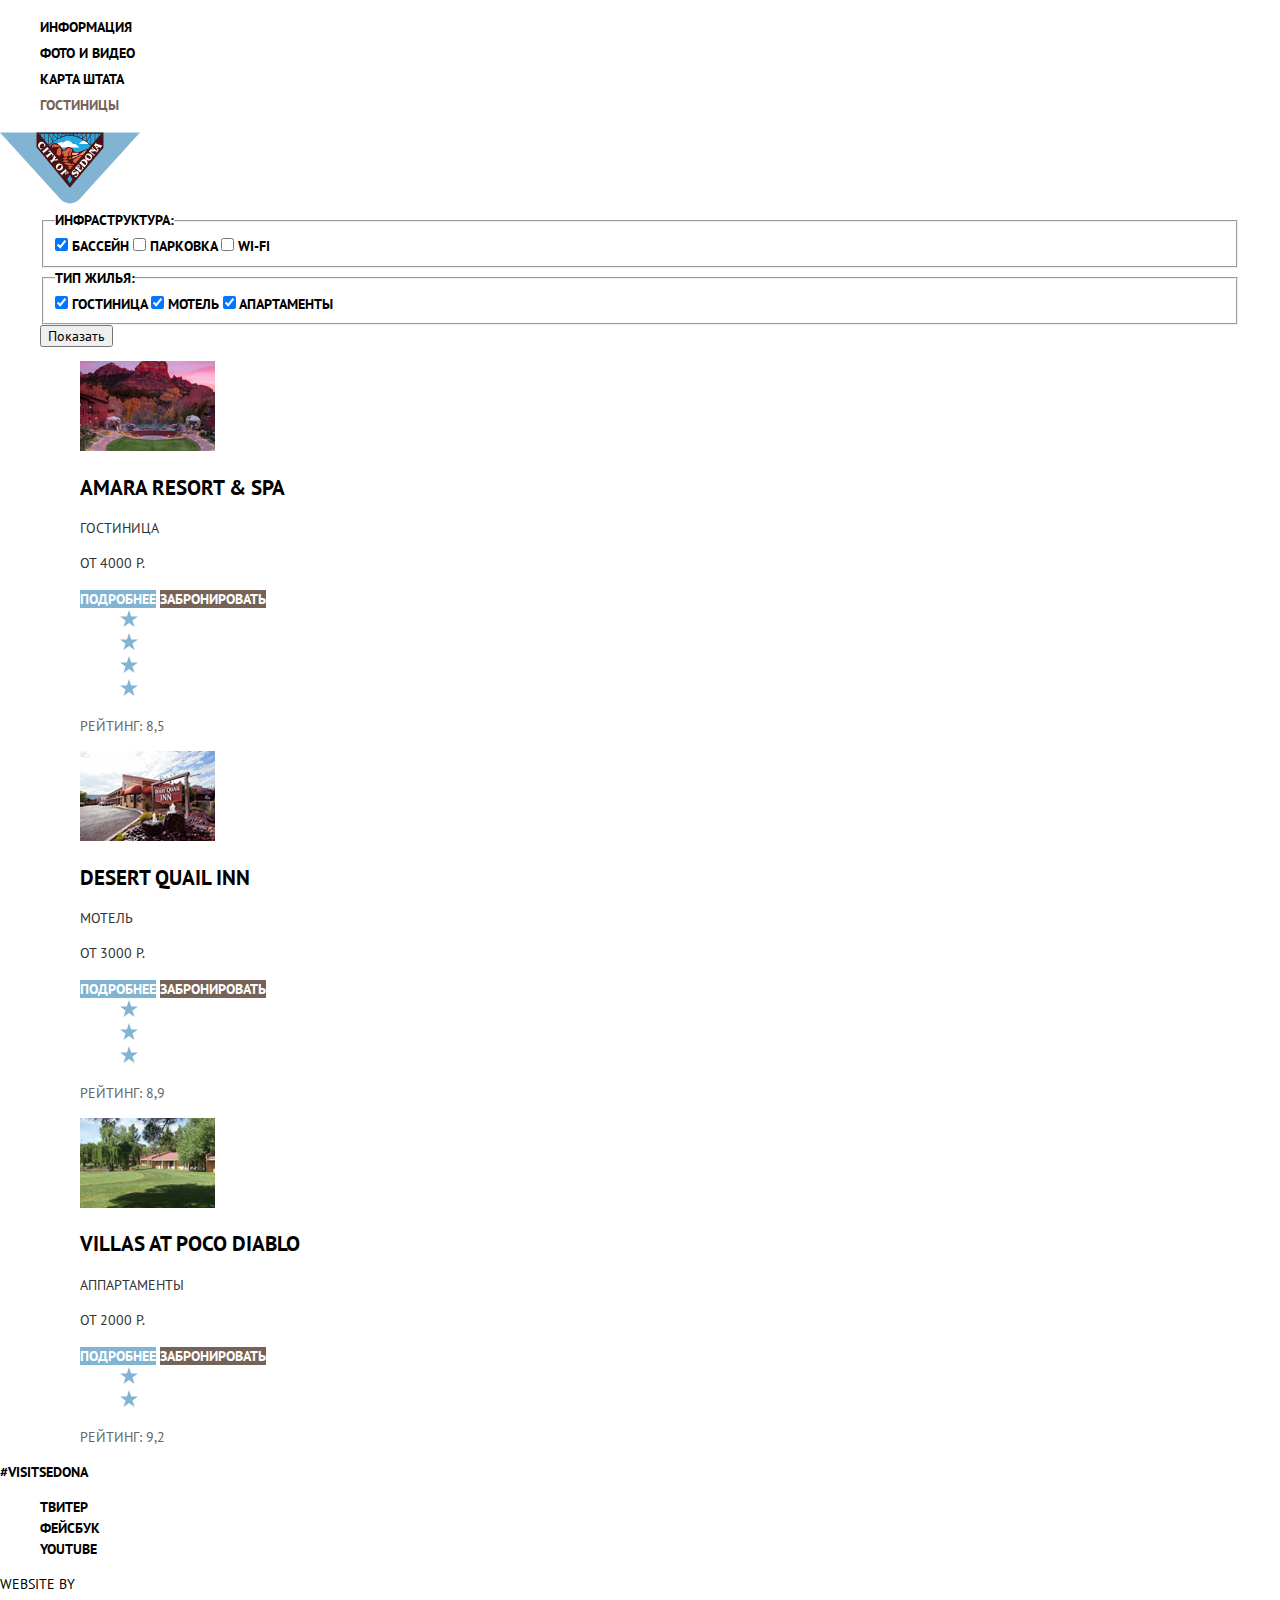
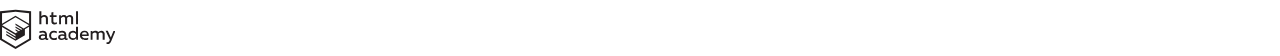
==== hotels.html @ 83cb53fb "Исправила ошибки" ====
<!DOCTYPE html>
<html lang="ru">

  <head>
    <meta charset="utf-8">
    <title>HTML Academy: Седона</title>
    <link href="css/normalize.css" rel="stylesheet">
    <link href="css/style.css" rel="stylesheet">
    <link href="https://fonts.googleapis.com/css?family=PT+Sans:400,700&amp;subset=cyrillic" rel="stylesheet">
  </head>

  <body>
    <header class="main-header">

      <nav class="main-navigation">
        <ul class="site-navigation">
          <li><a href="index.html" >Информация</a></li>
          <li><a href="photo.html">Фото и видео</a></li>
          <li><a href="map.html">Карта штата</a></li>
          <li><a href="hotels.html" class="active-page">Гостиницы</a></li>
        </ul>
      </nav>

      <a class="main-header-logo" href="index.html">
          <img src="img/logo.svg" width="140" height="72" alt="Логотип Седона">
      </a>

    </header>

    <main class="container">

      <form class="hotels-form" action="index.html" method="post">
        <fieldset class="infrastructure">
          <legend>Инфраструктура:</legend>
          <input id="pool" type="checkbox" name="pool" value="pool" checked>
          <label for="pool">Бассейн</label>
          <input id="parking" type="checkbox" name="parking" value="parking">
          <label for="parking">Парковка</label>
          <input id="wi-fi" type="checkbox" name="wi-fi" value="wi-fi" >
          <label for="wi-fi">Wi-fi</label>
        </fieldset>

        <fieldset class="type-of-housing">
          <legend>Тип жилья:</legend>
          <input id="hotel" type="checkbox" name="hotel" value="hotel" checked>
          <label for="hotel">Гостиница</label>
          <input id="motel" type="checkbox" name="motel" value="motel" checked>
          <label for="motel">Мотель</label>
          <input id="apartment" type="checkbox" name="apartment" value="apartment" checked>
          <label for="apartment">Апартаменты</label>
        </fieldset>

        <button class="button-show" type="submit">Показать</button>

      </form>

      <section class="hotels">
        <ul class="hotels-list">
          <li class="hotel-item">
            <img src="img/Amara_Resort.jpg" width="135" height="90" alt="Amara Resort & SPA">
            <h2><a class="hotel-name" href="#">Amara Resort & SPA</a></h2>
            <p class="hotels-type">Гостиница</p>
            <p class="hotels-price">от 4000 р.</p>
            <a class="button button-detailed" href="#">Подробнее</a>
            <a class="button button-book" href="#">Забронировать</a>
            <ul class="rating-star-list">
              <li><img src="img/star.svg" alt="5"></li>
              <li><img src="img/star.svg" alt="5"></li>
              <li><img src="img/star.svg" alt="5"></li>
              <li><img src="img/star.svg" alt="5"></li>
            </ul>
            <p class="hotel-rating">Рейтинг: 8,5</p>
          </li>

          <li class="hotel-item">
            <img src="img/Desert_Quail_Inn.jpg" width="135" height="90" alt="Desert Quail Inn">
            <h2><a class="hotel-name" href="#">Desert Quail Inn</a></h2>
            <p class="hotels-type">Мотель</p>
            <p class="hotels-price">от 3000 р.</p>
            <a class="button button-detailed" href="#">Подробнее</a>
            <a class="button button-book" href="#">Забронировать</a>
            <ul class="rating-star-list">
              <li><img src="img/star.svg" alt="5"></li>
              <li><img src="img/star.svg" alt="5"></li>
              <li><img src="img/star.svg" alt="5"></li>
            </ul>
            <p class="hotel-rating">Рейтинг: 8,9</p>
          </li>

          <li class="hotel-item">
            <img src="img/Poco_Diablo.jpg" width="135" height="90" alt="Villas at Poco Diablo">
            <h2><a class="hotel-name" href="#">Villas at Poco Diablo</a></h2>
            <p class="hotels-type">Аппартаменты</p>
            <p class="hotels-price">от 2000 р.</p>
            <a class="button button-detailed" href="#">Подробнее</a>
            <a class="button button-book" href="#">Забронировать</a>
            <ul class="rating-star-list">
              <li><img src="img/star.svg" alt="5"></li>
              <li><img src="img/star.svg" alt="5"></li>
            </ul>
            <p class="hotel-rating">Рейтинг: 9,2</p>
          </li>

        </ul>

      </section>

    </main>


    <footer class="main-footer">
    </footer>
      <p class="hashtag">#VisitSedona</p>

      <div class="footer-social">
        <ul>
          <li><a class="social-button" href="#">Твитер</a></li>
          <li><a class="social-button" href="#">Фейсбук</a></li>
          <li><a class="social-button" href="#">YouTube</a></li>
        </ul>
      </div>

      <div class="footer-copyright">
        <p>Website by</p>
        <a class="html-academy" href="https://htmlacademy.ru/intensive/htmlcss">
          <span class="visually-hidden">HTML Academy</span>
          <svg xmlns="http://www.w3.org/2000/svg" data-name="Layer 1" viewBox="0 0 113 39">
              <path fill="#231f20"  d="M46.84 28.22a2.07 2.07 0 0 0 .58-.11v1.4a3.41 3.41 0 0 1-1.24.22 1.75 1.75 0 0 1-1.75-1 5.08 5.08 0 0 1-3.3 1.13c-1.59 0-3.06-.87-3.06-2.68 0-2.24 2.08-2.93 3.9-2.93a11.63 11.63 0 0 1 2.28.26v-.31c0-1.09-.8-1.86-2.3-1.86a7.79 7.79 0 0 0-3.15.67v-1.79a10.72 10.72 0 0 1 3.35-.58c2.48 0 4 1.18 4 3.83v3.14a.57.57 0 0 0 .69.61zm-6.76-1.19a1.42 1.42 0 0 0 1.64 1.29 3.56 3.56 0 0 0 2.53-1v-1.51a10.21 10.21 0 0 0-1.9-.22c-1.1.01-2.27.35-2.27 1.45zM53.06 20.62a5.29 5.29 0 0 1 2.7.67v1.79a4.28 4.28 0 0 0-2.42-.73 2.89 2.89 0 1 0 0 5.76 5.26 5.26 0 0 0 2.55-.67v1.8a6.58 6.58 0 0 1-2.9.6 4.42 4.42 0 0 1-4.72-4.54 4.54 4.54 0 0 1 4.79-4.68zM65.84 28.22a2.07 2.07 0 0 0 .58-.11v1.4a3.41 3.41 0 0 1-1.24.22 1.75 1.75 0 0 1-1.75-1 5.08 5.08 0 0 1-3.3 1.13c-1.59 0-3.06-.87-3.06-2.68 0-2.24 2.08-2.93 3.9-2.93a11.63 11.63 0 0 1 2.28.26v-.31c0-1.09-.8-1.86-2.3-1.86a7.79 7.79 0 0 0-3.15.67v-1.79a10.72 10.72 0 0 1 3.35-.58c2.48 0 4 1.18 4 3.83v3.14a.57.57 0 0 0 .69.61zm-6.76-1.19a1.42 1.42 0 0 0 1.64 1.29 3.56 3.56 0 0 0 2.53-1v-1.51a10.21 10.21 0 0 0-1.9-.22c-1.11.01-2.27.35-2.27 1.45zM76.67 16.85v12.76h-1.76v-1.39a4.07 4.07 0 0 1-3.35 1.62 4.62 4.62 0 0 1 0-9.22 4 4 0 0 1 3.15 1.37v-5.14h2zm-4.76 5.48a2.9 2.9 0 0 0 0 5.8 3 3 0 0 0 2.79-1.84v-2.13a3.06 3.06 0 0 0-2.79-1.83zM82.99 20.62c3.48 0 4.68 2.81 4.12 5.34h-6.58c.22 1.57 1.75 2.22 3.35 2.22a6.41 6.41 0 0 0 2.77-.62v1.68a7.5 7.5 0 0 1-3.14.6c-2.68 0-5-1.53-5-4.61a4.39 4.39 0 0 1 4.48-4.61zm.09 1.62a2.39 2.39 0 0 0-2.57 2.26h4.85a2.06 2.06 0 0 0-2.28-2.26zM89.1 29.61v-8.75h1.73v1.09a4 4 0 0 1 2.92-1.33 3 3 0 0 1 2.73 1.4 4.33 4.33 0 0 1 3.06-1.4 3.21 3.21 0 0 1 3.32 3.52v5.47h-2V24.2a1.67 1.67 0 0 0-1.73-1.84 2.94 2.94 0 0 0-2.17 1.18V29.61h-2V24.2a1.67 1.67 0 0 0-1.73-1.84 3.11 3.11 0 0 0-2.32 1.35v5.91h-2zM111.47 20.86h2l-4.1 9.93c-.95 2.28-2.19 3-3.52 3a5 5 0 0 1-1.15-.15v-1.66a3 3 0 0 0 .89.13c.95 0 1.66-.67 2.17-2l.18-.44-4.16-8.82h2.13l3 6.6zM40.66 1.53v5a4 4 0 0 1 2.83-1.2A3.41 3.41 0 0 1 47.1 8.9v5.41h-2V9.15a1.9 1.9 0 0 0-2-2.1 3.08 3.08 0 0 0-2.44 1.46v5.8h-2V1.53h2zM52.43 2.42v3.12h3.17v1.71h-3.17v4c0 1.15.53 1.53 1.66 1.53a4.71 4.71 0 0 0 1.77-.35v1.68a7.14 7.14 0 0 1-2.35.38 2.68 2.68 0 0 1-3-2.88V7.23h-1.6V5.52h1.57V2.88zM58.1 14.29V5.54h1.73v1.09a4 4 0 0 1 2.92-1.33 3 3 0 0 1 2.73 1.4 4.33 4.33 0 0 1 3.06-1.4 3.21 3.21 0 0 1 3.32 3.52v5.47h-2V8.88a1.67 1.67 0 0 0-1.73-1.84 2.94 2.94 0 0 0-2.17 1.18V14.29h-2V8.88a1.67 1.67 0 0 0-1.73-1.84 3.11 3.11 0 0 0-2.32 1.35v5.91h-2zM74.72 1.52h1.95v12.76h-1.95zM15.44.02h-.16L0 1.62v28l15.28 9.09 15.28-9.09v-28zm13.12 28.45l-13.28 7.9L2 28.47V16.99l13.22 7.87v1.43l-9.07-5.4v1.38l9.11 5.47v1.46l-9.1-5.42v1.38l9.11 5.47 9.19-5.5V19.22l4.1-2.45v11.67zm0-13.16l-3.65 2.14-1.68 1-8-4.76v1.38l6.84 4.07h-.06l-.15.09-1 .57-5.64-3.36v1.38l4.45 2.65-1.05.7-3.36-2v1.38l2.21 1.3-2.25 1.35-13.16-7.82 13.17-7.92zm0-1.39L15.21 6.05l-13.2 7.86V3.41l13.28-1.39 13.28 1.39v10.51z"/>
          </svg>
        </a>
      </div>

  </body>
</html>
---- css/style.css ----
body {
  margin: 0;
  padding: 0;
  font-family: "PT Sans", Arial, sans-serif;
  font-size: 14px;
  line-height: 21px;
  font-weight: bold;
  color: #00000;
  background-color: #ffffff;
  text-transform: uppercase;
}

a {
  text-decoration: none;
}

.visually-hidden {
  position: absolute;
  clip: rect(0 0 0 0);
  width: 1px;
  height: 1px;
  margin: -1px;
}

.main-navigation {
  font-size: 14px;
  line-height: 26px;
  color: #00000;
  background-color: #ffffff;
}

.site-navigation {
  list-style: none;
}

.site-navigation a {
  color: #000000;
}

.site-navigation a:hover,
.site-navigation a:focus {
  color: #81b3d2;
}
.site-navigation a:active {
  color: rgba(0, 0, 0, 0.3);
}

li .active-page {
  font:inherit;
  color: #766357;
}
.container {
  width: 1200px;
  margin: 0 auto;
}

.welcome {
  width: 1200px;
  height: 510px;

  background-image: url("../img/welcome.svg"),
                    url("../img/polygon.svg"),
                    url("../img/background-photo.jpg");
  background-position: top 76px left 370px,bottom 0px center, 50% 50% ;
  background-size: 459px 353px,1200px 57px, 1200px 510px ;
  background-repeat: no-repeat;
}

.slogan {
  font-size: 21px;
  line-height: 26px;
  text-align: center;
}
.reasons h2 {
  font-size: 14px;
  line-height: 26px;
  text-align: center;
  font-weight: normal;
  color: #333333;
}

.reasons-list,
.recommendations-list {
  list-style: none;
  margin: 0;
  padding: 0;
}

.reason-item h3,
.recommendation-item h3 {
  font-size: 21px;
  line-height: 21px;
  text-align: center;
}

.reason-item p,
.recommendation-item p {
  font-weight: normal;
  text-align: center;
}

.recommendation-item p {
  color: #333333;
}

.reasons-list > li:first-child,
.reasons-list > li:nth-child(2) {
  background-color: #81b3d2;
  color: #ffffff;
}

.button {
  font: inherit;

  text-align: center;
  color: #ffffff;
  vertical-align: middle;
  text-transform: uppercase;

  background-color: #81b3d2;
  border: none;
}

.button-search,
.button-open-form {
  font-size: 21px;
  line-height: 26px;
}

.button-open-form {
  background-color: #766357;
}

.button:hover,
.button:focus{
  background-color: #669ec0;
}

.button:active {
  background-color: #5496bd;
  color: rgba(255, 255, 255, 0.3);
}

.button-book {
  background-color: #766357;
}

.button-book:hover,
.button-book:focus,
.button-open-form:hover,
.button-open-form:focus {
  background-color: #604e43;
}

.button-book:active,
.button-open-form:active {
  background-color: #503e33;
  color:rgba(255, 255, 255, 0.3);
}

.button-change-number {
  display: inline-block;
  width: 38px;
  height: 38px;

  font: inherit;
  font-size: 25px;
  line-height: 38px;
  text-align: center;
  vertical-align: middle;

  color: rgba(0, 1, 1, 0.15);
  background-color: #f2f2f2;
}

.button-change-number:hover,
.button-change-number:focus {
  color: #000000;
}

.button-change-number:active {
  color: #81b3d2;
}

.search-hotels-form {
  border: 1px solid gray;
  width: 568px;
}

.search-hotels h2 {
  font-size: 30px;
  line-height: 36px;
  text-align: center;
}

.search-hotels-info {
  font-weight: normal;
  line-height: 24px;
  color: #333333;
  text-align: center;
}

.search-hotels-row input {
  font: inherit;
  background-color: #f2f2f2;
  text-transform: uppercase;
}

.search-hotels-row input:hover {
  background-color: #ebebeb;
}

.search-hotels-row input:focus {
  background-color: #ffffff;
  border: 1px solid #e5e5e5;
}

.footer-social ul {
  list-style: none;
}

.footer-social a {
  color: #000000;
  text-decoration: underline;
  text-decoration: none;
}

.footer-social a:hover,
.footer-social a:focus {
  color: #81b3d2;
}

.footer-social a:active {
  color: rgba(0, 0, 0, 0.3);
}

.footer-copyright p {
  font-weight: normal;
}

.hotels ul {
  list-style: none;
}

.hotel-name {
    font: inherit;
    font-style: 21px;
    line-height: 26px;
    color: #000000;
}

.hotel-name:focus,
.hotel-name:hover {
    color:#81b3d2;
}

.hotel-name:active {
  color: rgba(0, 0, 0, 0.3);
}

.hotels-type,
.hotels-price {
  font-weight: normal;
  color: #333333;
}

.hotel-rating {
  font-weight: normal;
  color: #666666;
}

.search-hotels-row {
  /* position: relative; */
  /* display: inline-block; */
}

.calendar {
  /* position: absolute;
  top: 0;
  right: 0; */

  width: 21px;
  height: 22px;

  opacity: 0.4;
	cursor: pointer;
}

.calendar:focus,
.calendar:hover {
  opacity: 1;
}

.calendar:active path {
  fill: #81b3d2;
}

.rating-star-list {
  list-style: none;
}

.html-academy svg {
  width:115px;
  height: 41px;
}

.html-academy:hover path,
.html-academy:focus path {
  fill: #81b3d2;
}

.html-academy:active path {
  fill: #bdbbbc;
}
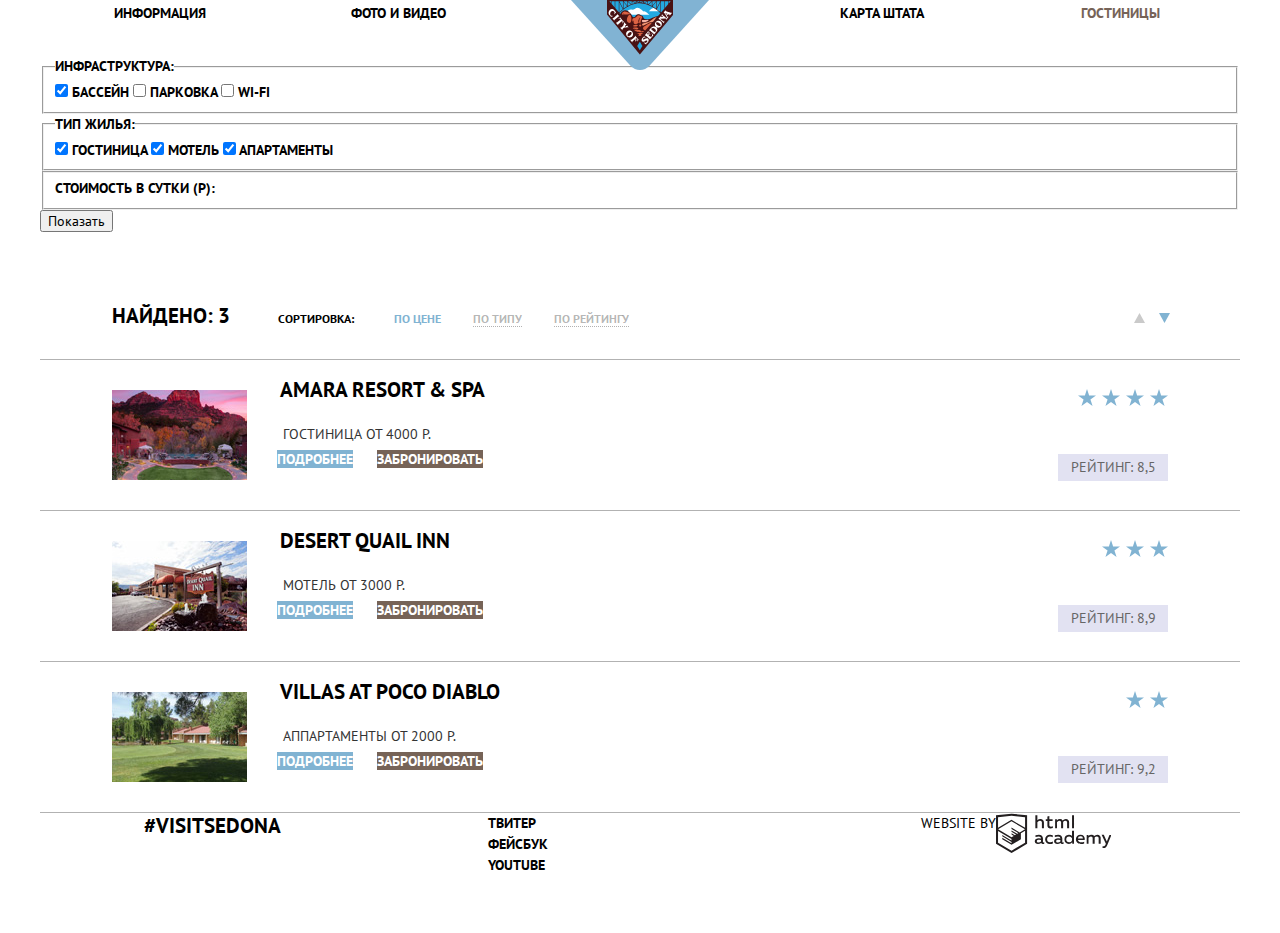
==== commit cff8e4f2: "Разметила крупные блоки сетки" ====
--- a/hotels.html
+++ b/hotels.html
@@ -10,20 +10,22 @@
   </head>
 
   <body>
+
     <header class="main-header">
 
       <nav class="main-navigation">
+
         <ul class="site-navigation">
-          <li><a href="index.html" >Информация</a></li>
+          <li><a href="index.html">Информация</a></li>
           <li><a href="photo.html">Фото и видео</a></li>
           <li><a href="map.html">Карта штата</a></li>
           <li><a href="hotels.html" class="active-page">Гостиницы</a></li>
+          <li><a class="main-header-logo">
+            <img src="img/logo.svg" width="138" height="70" alt="Логотип Седона">
+          </a></li>
         </ul>
+
       </nav>
-
-      <a class="main-header-logo" href="index.html">
-          <img src="img/logo.svg" width="140" height="72" alt="Логотип Седона">
-      </a>
 
     </header>
 
@@ -50,17 +52,46 @@
           <label for="apartment">Апартаменты</label>
         </fieldset>
 
+        <fieldset>
+          <label for="">Стоимость в сутки (Р):</label>
+        </fieldset>
         <button class="button-show" type="submit">Показать</button>
 
       </form>
 
+      <div class="search-results">
+        <p class="found">Найдено: 3</p>
+        <p class="sort">Сортировка:</p>
+        <ul class="sort-types">
+          <li> <a href="#" class="active-sort">По цене</a> </li>
+          <li> <a href="#">По типу</a> </li>
+          <li> <a href="#">По рейтингу</a> </li>
+        </ul>
+        <div class="sort-down-up">
+          <span class="down-up">
+            <svg xmlns="http://www.w3.org/2000/svg" width="11" height="10" viewBox="0 0 11 10">
+                <path fill="#cacaca" d="M5.5 0L0 10h11z"/>
+            </svg>
+          </span>
+          <span class="down-up active-sort-down-up">
+            <svg xmlns="http://www.w3.org/2000/svg" width="11" height="10" viewBox="0 0 11 10">
+                <path fill="#cacaca" d="M5.5 10L0 0h11"/>
+            </svg>
+          </span>
+        </div>
+      </div>
+
       <section class="hotels">
         <ul class="hotels-list">
           <li class="hotel-item">
-            <img src="img/Amara_Resort.jpg" width="135" height="90" alt="Amara Resort & SPA">
+            <img class="hotel-photo" src="img/Amara_Resort.jpg" width="135" height="90" alt="Amara Resort & SPA">
             <h2><a class="hotel-name" href="#">Amara Resort & SPA</a></h2>
-            <p class="hotels-type">Гостиница</p>
-            <p class="hotels-price">от 4000 р.</p>
+            <table class="hotels-table">
+              <tr>
+                <td>Гостиница</td>
+                <td>от 4000 р.</td>
+              </tr>
+            </table>
             <a class="button button-detailed" href="#">Подробнее</a>
             <a class="button button-book" href="#">Забронировать</a>
             <ul class="rating-star-list">
@@ -73,10 +104,14 @@
           </li>
 
           <li class="hotel-item">
-            <img src="img/Desert_Quail_Inn.jpg" width="135" height="90" alt="Desert Quail Inn">
+            <img class="hotel-photo" src="img/Desert_Quail_Inn.jpg" width="135" height="90" alt="Desert Quail Inn">
             <h2><a class="hotel-name" href="#">Desert Quail Inn</a></h2>
-            <p class="hotels-type">Мотель</p>
-            <p class="hotels-price">от 3000 р.</p>
+            <table class="hotels-table">
+              <tr>
+                <td>Мотель</td>
+                <td>от 3000 р.</td>
+              </tr>
+            </table>
             <a class="button button-detailed" href="#">Подробнее</a>
             <a class="button button-book" href="#">Забронировать</a>
             <ul class="rating-star-list">
@@ -88,10 +123,14 @@
           </li>
 
           <li class="hotel-item">
-            <img src="img/Poco_Diablo.jpg" width="135" height="90" alt="Villas at Poco Diablo">
+            <img class="hotel-photo" src="img/Poco_Diablo.jpg" width="135" height="90" alt="Villas at Poco Diablo">
             <h2><a class="hotel-name" href="#">Villas at Poco Diablo</a></h2>
-            <p class="hotels-type">Аппартаменты</p>
-            <p class="hotels-price">от 2000 р.</p>
+            <table class="hotels-table">
+              <tr>
+                  <td>Аппартаменты</td>
+                  <td>от 2000 р.</td>
+              </tr>
+            </table>
             <a class="button button-detailed" href="#">Подробнее</a>
             <a class="button button-book" href="#">Забронировать</a>
             <ul class="rating-star-list">
@@ -109,7 +148,7 @@
 
 
     <footer class="main-footer">
-    </footer>
+
       <p class="hashtag">#VisitSedona</p>
 
       <div class="footer-social">
@@ -130,5 +169,7 @@
         </a>
       </div>
 
+    </footer>
+
   </body>
 </html>
--- a/css/style.css
+++ b/css/style.css
@@ -1,12 +1,31 @@
+/* body > *{
+  background-color: rgba(255, 0, 0, 0.5);
+}
+
+body > * > *{
+  background-color: rgba(0, 255, 0, 0.5);
+}
+
+body > * > * > *{
+  background-color: rgba(0, 0, 255, 0.5);
+}
+
+body > * > * > * > *{
+  background-color: rgba(0, 255, 255, 0.5);
+} */
+
+
 body {
   margin: 0;
   padding: 0;
+
+  color: #00000;
+  background-color: #ffffff;
+
   font-family: "PT Sans", Arial, sans-serif;
+  font-weight: bold;
   font-size: 14px;
   line-height: 21px;
-  font-weight: bold;
-  color: #00000;
-  background-color: #ffffff;
   text-transform: uppercase;
 }
 
@@ -22,15 +41,53 @@
   margin: -1px;
 }
 
+/* Шапка */
+
+.main-header {
+  margin: 0 auto;
+
+  width: 1200px;
+  min-height: 56px;
+
+  background-color: white;
+}
+
 .main-navigation {
+  color: #00000;
+  background-color: #ffffff;
+
   font-size: 14px;
   line-height: 26px;
-  color: #00000;
-  background-color: #ffffff;
 }
 
 .site-navigation {
+  display: flex;
+
+  margin: 0;
+  padding:0;
+
   list-style: none;
+}
+
+.site-navigation li {
+  width: 239px;
+  height: 56px;
+
+  text-align: center;
+  vertical-align: middle;
+}
+
+.site-navigation li:last-child {
+  align-self: center;
+
+  width: 244px;
+  height: 56px;
+}
+
+.site-navigation li:first-child,
+.site-navigation li:nth-child(2),
+.site-navigation li:last-child {
+  order: -1;
 }
 
 .site-navigation a {
@@ -46,12 +103,22 @@
 }
 
 li .active-page {
+  color: #766357;
+
   font:inherit;
-  color: #766357;
-}
+}
+
+.main-header-logo {
+  width: 138px;
+  height: 70px;
+}
+
+/*Main*/
+
 .container {
   width: 1200px;
   margin: 0 auto;
+  padding: 0;
 }
 
 .welcome {
@@ -67,23 +134,43 @@
 }
 
 .slogan {
+  width: 440px;
+  margin-top: 58px;
+  padding: 0 380px;
+
   font-size: 21px;
   line-height: 26px;
   text-align: center;
 }
+
+/* Причины */
 .reasons h2 {
+  width: 490px;
+  margin-top: 28px;
+  padding: 0 355px;
+
+  color: #333333;
   font-size: 14px;
   line-height: 26px;
   text-align: center;
   font-weight: normal;
-  color: #333333;
+}
+
+.reasons-list {
+  display: flex;
+  flex-direction: column;
+
+  margin: 0;
+  margin-top: 50px;
+  padding: 0;
 }
 
 .reasons-list,
 .recommendations-list {
+  margin: 0;
+  padding: 0;
+
   list-style: none;
-  margin: 0;
-  padding: 0;
 }
 
 .reason-item h3,
@@ -105,20 +192,148 @@
 
 .reasons-list > li:first-child,
 .reasons-list > li:nth-child(2) {
+  display: flex;
+  flex-direction: row;
+
+  color: #ffffff;
   background-color: #81b3d2;
+}
+
+.reasons-list> li:first-child {
+  order: -2;
+}
+.reasons-list> li:last-child {
+  order: -1;
+}
+
+.reason-item-description {
+  width: 400px;
+  min-height: 200px;
+
+  margin: 0 auto;
+  margin-top:25px;
+}
+
+.reason-item-345 {
+  display: flex;
+  flex-direction: row;
+  justify-content: space-around;
+
+  min-height: 256px;
+
+  list-style: none;
+}
+
+.recommendations-list {
+  display: flex;
+  flex-direction: row;
+  justify-content: space-around;
+
+  min-height: 330px;
+}
+
+/* Форма */
+.hotels-text {
+  margin: 50px auto 0;
+  padding: 0;
+
+  width: 440px;
+  min-height: 55px;
+
+  color: #333333;
+
+  font-weight: normal;
+  line-height: 24px;
+  text-align: center;
+}
+
+.hotels-text h2 {
+  font-size: 30px;
+  line-height: 36px;
+  text-align: center;
+}
+
+.search-hotels {
+  position: relative;
+  padding: 0;
+}
+
+.search-hotels-form {
+  position: absolute;
+  left: 316px;
+
+  width: 566px;
+  height: 395px;
+  margin: 0 auto;
+
+  border: 1px solid gray;
+  box-shadow: 0px 7px 15px 0 rgba(0, 1, 1, 0.15);
+
+  background-color: white;
+}
+
+.search-hotels-row {
+  /* position: relative; */
+  /* display: inline-block; */
+}
+
+.search-hotels-row input {
+  background-color: #f2f2f2;
+
+  font: inherit;
+  text-transform: uppercase;
+}
+
+.search-hotels-row input:hover {
+  background-color: #ebebeb;
+}
+
+.search-hotels-row input:focus {
+  border: 1px solid #e5e5e5;
+
+  background-color: #ffffff;
+}
+
+.calendar {
+  /* position: absolute;
+  top: 0;
+  right: 0; */
+
+  width: 21px;
+  height: 22px;
+
+  opacity: 0.4;
+  cursor: pointer;
+}
+
+.calendar:focus,
+.calendar:hover {
+  opacity: 1;
+}
+
+.calendar:active path {
+  fill: #81b3d2;
+}
+
+/* Карта */
+.map {
+  width:1200px;
+  height: 473px;
+
+  margin-bottom: 36px;
+}
+
+/* Кнопки */
+.button {
+  border: none;
+
   color: #ffffff;
-}
-
-.button {
+  background-color: #81b3d2;
+
   font: inherit;
-
-  text-align: center;
-  color: #ffffff;
+  text-transform: uppercase;
+  text-align: center;
   vertical-align: middle;
-  text-transform: uppercase;
-
-  background-color: #81b3d2;
-  border: none;
 }
 
 .button-search,
@@ -127,12 +342,8 @@
   line-height: 26px;
 }
 
-.button-open-form {
-  background-color: #766357;
-}
-
 .button:hover,
-.button:focus{
+.button:focus {
   background-color: #669ec0;
 }
 
@@ -141,7 +352,15 @@
   color: rgba(255, 255, 255, 0.3);
 }
 
+.button-detailed {
+  width: 110px;
+  height: 27px;
+
+  margin-left: 237px;
+}
+
 .button-book {
+  margin-left: 20px;
   background-color: #766357;
 }
 
@@ -154,23 +373,24 @@
 
 .button-book:active,
 .button-open-form:active {
+  color:rgba(255, 255, 255, 0.3);
   background-color: #503e33;
-  color:rgba(255, 255, 255, 0.3);
 }
 
 .button-change-number {
   display: inline-block;
+
   width: 38px;
   height: 38px;
+
+  color: rgba(0, 1, 1, 0.15);
+  background-color: #f2f2f2;
 
   font: inherit;
   font-size: 25px;
   line-height: 38px;
   text-align: center;
   vertical-align: middle;
-
-  color: rgba(0, 1, 1, 0.15);
-  background-color: #f2f2f2;
 }
 
 .button-change-number:hover,
@@ -182,45 +402,50 @@
   color: #81b3d2;
 }
 
-.search-hotels-form {
-  border: 1px solid gray;
+.button-open-form {
+  margin: 32px 316px 0;
+
   width: 568px;
-}
-
-.search-hotels h2 {
-  font-size: 30px;
-  line-height: 36px;
-  text-align: center;
-}
-
-.search-hotels-info {
-  font-weight: normal;
-  line-height: 24px;
-  color: #333333;
-  text-align: center;
-}
-
-.search-hotels-row input {
-  font: inherit;
-  background-color: #f2f2f2;
-  text-transform: uppercase;
-}
-
-.search-hotels-row input:hover {
-  background-color: #ebebeb;
-}
-
-.search-hotels-row input:focus {
-  background-color: #ffffff;
-  border: 1px solid #e5e5e5;
+  height: 86px;
+
+  background-color: #766357;
+}
+
+/* Подвал */
+
+.main-footer {
+  display: flex;
+  flex-direction: row;
+  justify-content: space-around;
+
+  margin: 0 auto;
+
+  width: 1200px;
+  min-height: 120px;
+}
+
+.hashtag {
+  margin: 0;
+  padding: 0;
+
+  font-size: 21px;
+  line-height: 26px;
+}
+
+.footer-social {
+  width: 200px;
 }
 
 .footer-social ul {
+  margin: 0;
+  padding: 0;
+
   list-style: none;
 }
 
 .footer-social a {
   color: #000000;
+
   text-decoration: underline;
   text-decoration: none;
 }
@@ -234,19 +459,163 @@
   color: rgba(0, 0, 0, 0.3);
 }
 
+.footer-copyright {
+  display: flex;
+  flex-direction: row;
+  justify-content: center;
+
+  width: 240px;
+}
+
 .footer-copyright p {
+  margin: 0;
+  padding: 0;
+
   font-weight: normal;
 }
 
-.hotels ul {
+.html-academy svg {
+  width:115px;
+  height: 41px;
+}
+
+.html-academy:hover path,
+.html-academy:focus path {
+  fill: #81b3d2;
+}
+
+.html-academy:active path {
+  fill: #bdbbbc;
+}
+
+/* Страница Hotel */
+
+/* Форма поиска */
+.hotels-form {
+  width: 1200px;
+  min-height: 217px;
+}
+
+/* найдено */
+.search-results {
+  display: flex;
+  align-items: baseline;
+
+  width: 1200px;
+
+  padding-top: 30px;
+  padding-bottom: 30px;
+
+  border-bottom: 1px solid rgba(0, 0, 0, 0.3);
+}
+
+.search-results .found {
+  margin: 0;
+  margin-left: 72px;
+  margin-right: 48px;
+
+  font-size: 21px;
+  line-height: 26px;
+}
+
+.search-results .sort {
+  margin: 0;
+  margin-right: 40px;
+
+  font-size: 12px;
+  line-height: 18px;
+}
+
+.sort-types {
+  display: flex;
+  justify-content:space-between;
+
+  width: 235px;
+
+  margin: 0 0 0 0;
+  padding: 0;
+
+  vertical-align: middle;
+
   list-style: none;
 }
 
+.sort-types a {
+  color: rgba(0, 0, 0, 0.3);
+
+  font-size: 12px;
+  line-height: 18px;
+  border-bottom: 1px dotted rgba(0, 0, 0, 0.3);
+}
+
+.sort-types a:hover,
+.sort-types a:focus {
+  color: #81b3d2;
+}
+
+.sort-types a:active {
+  color: #000000;
+}
+
+.sort-types .active-sort {
+  color: #81b3d2;
+  border-bottom: none;
+ }
+
+ .sort-down-up {
+   margin-left: 505px;
+ }
+ .down-up {
+   padding-right: 10px;
+ }
+
+ .down-up:hover path,
+ .down-up:focus path {
+   fill: #231F20;
+ }
+
+ .down-up:active path,
+ .active-sort-down-up path {
+   fill: #81b3d2;
+ }
+
+/* Отели */
+
+.hotels-list {
+  display: flex;
+  flex-direction: column;
+
+  margin: 0;
+  padding: 0;
+
+  list-style: none;
+}
+
+.hotel-item {
+  position: relative;
+
+  width: auto;
+  min-height: 150px;
+
+  border-bottom: 1px solid rgba(0, 0, 0, 0.3);
+}
+
+.hotel-item .hotel-photo {
+  position: absolute;
+  top: 30px;
+  left: 72px;
+}
+
 .hotel-name {
-    font: inherit;
-    font-style: 21px;
-    line-height: 26px;
-    color: #000000;
+  color: #000000;
+
+  margin: 0;
+  padding: 0;
+  padding-left: 240px;
+  padding-top: 150px;
+  font: inherit;
+  font-style: 21px;
+  line-height: 26px;
 }
 
 .hotel-name:focus,
@@ -258,57 +627,51 @@
   color: rgba(0, 0, 0, 0.3);
 }
 
-.hotels-type,
-.hotels-price {
+.hotels-table {
+  margin: 0;
+  padding: 0;
+  padding-left: 240px;
+
+  color: #333333;
+
   font-weight: normal;
-  color: #333333;
 }
 
 .hotel-rating {
+  position: absolute;
+  right: 72px;
+  top: 80px;
+
+  width: 110px;
+
+  padding: 5px auto;
+
+  color: #666666;
+  background-color: #f2f2f2;
+
   font-weight: normal;
-  color: #666666;
-}
-
-.search-hotels-row {
-  /* position: relative; */
-  /* display: inline-block; */
-}
-
-.calendar {
-  /* position: absolute;
-  top: 0;
-  right: 0; */
-
-  width: 21px;
-  height: 22px;
-
-  opacity: 0.4;
-	cursor: pointer;
-}
-
-.calendar:focus,
-.calendar:hover {
-  opacity: 1;
-}
-
-.calendar:active path {
-  fill: #81b3d2;
+  vertical-align: middle;
+  text-align: center;
+  line-height: 27px;
+
+  background-color: #e2e2f2;
 }
 
 .rating-star-list {
+  position: absolute;
+  top: 29px;
+  right: 72px;
+
+  display: flex;
+  flex-direction: row-reverse;
+
+  width: 100px;
+  margin: 0;
+  padding: 0;
+
   list-style: none;
 }
 
-.html-academy svg {
-  width:115px;
-  height: 41px;
-}
-
-.html-academy:hover path,
-.html-academy:focus path {
-  fill: #81b3d2;
-}
-
-.html-academy:active path {
-  fill: #bdbbbc;
-}
+.rating-star-list li {
+  padding-left: 6px;
+}
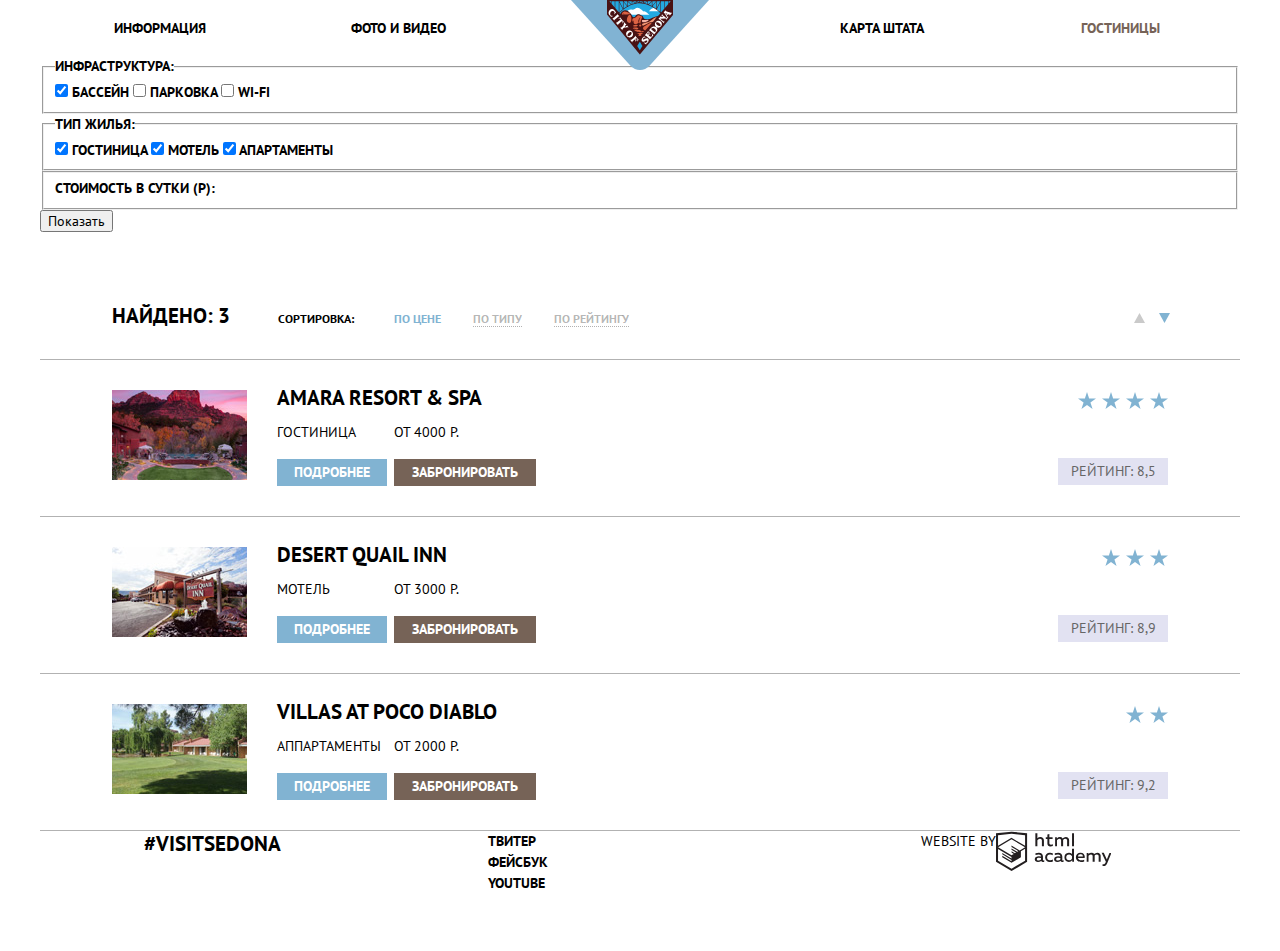
==== commit 8fbf14ab: "Устранила замечания" ====
--- a/hotels.html
+++ b/hotels.html
@@ -11,165 +11,205 @@
 
   <body>
 
-    <header class="main-header">
-
-      <nav class="main-navigation">
-
-        <ul class="site-navigation">
-          <li><a href="index.html">Информация</a></li>
-          <li><a href="photo.html">Фото и видео</a></li>
-          <li><a href="map.html">Карта штата</a></li>
-          <li><a href="hotels.html" class="active-page">Гостиницы</a></li>
-          <li><a class="main-header-logo">
-            <img src="img/logo.svg" width="138" height="70" alt="Логотип Седона">
-          </a></li>
-        </ul>
-
-      </nav>
-
-    </header>
-
-    <main class="container">
-
-      <form class="hotels-form" action="index.html" method="post">
-        <fieldset class="infrastructure">
-          <legend>Инфраструктура:</legend>
-          <input id="pool" type="checkbox" name="pool" value="pool" checked>
-          <label for="pool">Бассейн</label>
-          <input id="parking" type="checkbox" name="parking" value="parking">
-          <label for="parking">Парковка</label>
-          <input id="wi-fi" type="checkbox" name="wi-fi" value="wi-fi" >
-          <label for="wi-fi">Wi-fi</label>
-        </fieldset>
-
-        <fieldset class="type-of-housing">
-          <legend>Тип жилья:</legend>
-          <input id="hotel" type="checkbox" name="hotel" value="hotel" checked>
-          <label for="hotel">Гостиница</label>
-          <input id="motel" type="checkbox" name="motel" value="motel" checked>
-          <label for="motel">Мотель</label>
-          <input id="apartment" type="checkbox" name="apartment" value="apartment" checked>
-          <label for="apartment">Апартаменты</label>
-        </fieldset>
-
-        <fieldset>
-          <label for="">Стоимость в сутки (Р):</label>
-        </fieldset>
-        <button class="button-show" type="submit">Показать</button>
-
-      </form>
-
-      <div class="search-results">
-        <p class="found">Найдено: 3</p>
-        <p class="sort">Сортировка:</p>
-        <ul class="sort-types">
-          <li> <a href="#" class="active-sort">По цене</a> </li>
-          <li> <a href="#">По типу</a> </li>
-          <li> <a href="#">По рейтингу</a> </li>
-        </ul>
-        <div class="sort-down-up">
-          <span class="down-up">
-            <svg xmlns="http://www.w3.org/2000/svg" width="11" height="10" viewBox="0 0 11 10">
-                <path fill="#cacaca" d="M5.5 0L0 10h11z"/>
+    <div class="wrapper">
+      <header class="main-header">
+
+        <nav class="main-navigation">
+
+          <ul class="site-navigation">
+            <li><a href="index.html">Информация</a></li>
+            <li><a href="photo.html">Фото и видео</a></li>
+            <li><a href="map.html">Карта штата</a></li>
+            <li><a href="hotels.html" class="active-page">Гостиницы</a></li>
+            <li><a class="main-header-logo">
+              <img src="img/logo.svg" width="138" height="70" alt="Логотип Седона">
+            </a></li>
+          </ul>
+
+        </nav>
+
+      </header>
+
+      <main class="container">
+
+        <form class="hotels-form" action="index.html" method="post">
+          <fieldset class="infrastructure">
+            <legend>Инфраструктура:</legend>
+            <input id="pool" type="checkbox" name="pool" value="pool" checked>
+            <label for="pool">Бассейн</label>
+            <input id="parking" type="checkbox" name="parking" value="parking">
+            <label for="parking">Парковка</label>
+            <input id="wi-fi" type="checkbox" name="wi-fi" value="wi-fi" >
+            <label for="wi-fi">Wi-fi</label>
+          </fieldset>
+
+          <fieldset class="type-of-housing">
+            <legend>Тип жилья:</legend>
+            <input id="hotel" type="checkbox" name="hotel" value="hotel" checked>
+            <label for="hotel">Гостиница</label>
+            <input id="motel" type="checkbox" name="motel" value="motel" checked>
+            <label for="motel">Мотель</label>
+            <input id="apartment" type="checkbox" name="apartment" value="apartment" checked>
+            <label for="apartment">Апартаменты</label>
+          </fieldset>
+
+          <fieldset>
+            <label for="">Стоимость в сутки (Р):</label>
+          </fieldset>
+          <button class="button-show" type="submit">Показать</button>
+
+        </form>
+
+        <div class="search-results">
+          <p class="found">Найдено: 3</p>
+          <p class="sort">Сортировка:</p>
+          <ul class="sort-types">
+            <li> <a href="#" class="active-sort">По цене</a> </li>
+            <li> <a href="#">По типу</a> </li>
+            <li> <a href="#">По рейтингу</a> </li>
+          </ul>
+          <div class="sort-down-up">
+            <span class="down-up">
+              <svg xmlns="http://www.w3.org/2000/svg" width="11" height="10" viewBox="0 0 11 10">
+                  <path fill="#cacaca" d="M5.5 0L0 10h11z"/>
+              </svg>
+            </span>
+            <span class="down-up active-sort-down-up">
+              <svg xmlns="http://www.w3.org/2000/svg" width="11" height="10" viewBox="0 0 11 10">
+                  <path fill="#cacaca" d="M5.5 10L0 0h11"/>
+              </svg>
+            </span>
+          </div>
+        </div>
+
+        <section class="hotels">
+          <ul class="hotels-list">
+
+            <li class="hotel-item">
+
+              <div class="hotel-item-image">
+                <img class="hotel-photo" src="img/Amara_Resort.jpg" width="135" height="90" alt="Amara Resort & SPA">
+              </div>
+
+              <div class="hotel-item-info">
+                <div class="hotel-item-info-name">
+                  <h2><a class="hotel-name" href="#">Amara Resort & SPA</a></h2>
+                </div>
+                <div class="hotel-type-price">
+                  <p class="hotel-type">Гостиница</p>
+                  <p class="hotel-price">от 4000 р.</p>
+                </div>
+                <div class="hotel-buttons">
+                  <a class="button button-detailed" href="#">Подробнее</a>
+                  <a class="button button-book" href="#">Забронировать</a>
+                </div>
+              </div>
+
+              <div class="hotel-item-raiting">
+                <ul class="rating-star-list">
+                  <li><img src="img/star.svg" alt="5"></li>
+                  <li><img src="img/star.svg" alt="5"></li>
+                  <li><img src="img/star.svg" alt="5"></li>
+                  <li><img src="img/star.svg" alt="5"></li>
+                </ul>
+                <p class="hotel-rating">Рейтинг: 8,5</p>
+              </div>
+
+            </li>
+
+            <li class="hotel-item">
+
+              <div class="hotel-item-image">
+                <img class="hotel-photo" src="img/Desert_Quail_Inn.jpg" width="135" height="90" alt="Desert Quail Inn">
+              </div>
+
+              <div class="hotel-item-info">
+                <div class="hotel-item-info-name">
+                  <h2><a class="hotel-name" href="#">Desert Quail Inn</a></h2>
+                </div>
+                <div class="hotel-type-price">
+                  <p class="hotel-type">Мотель</p>
+                  <p class="hotel-price">от 3000 р.</p>
+                </div>
+                <div class="hotel-buttons">
+                  <a class="button button-detailed" href="#">Подробнее</a>
+                  <a class="button button-book" href="#">Забронировать</a>
+                </div>
+              </div>
+
+              <div class="hotel-item-raiting">
+                <ul class="rating-star-list">
+                  <li><img src="img/star.svg" alt="5"></li>
+                  <li><img src="img/star.svg" alt="5"></li>
+                  <li><img src="img/star.svg" alt="5"></li>
+                </ul>
+                <p class="hotel-rating">Рейтинг: 8,9</p>
+              </div>
+
+            </li>
+
+            <li class="hotel-item">
+
+              <div class="hotel-item-image">
+                <img class="hotel-photo" src="img/Poco_Diablo.jpg" width="135" height="90" alt="Villas at Poco Diablo">
+              </div>
+
+              <div class="hotel-item-info">
+                <div class="hotel-item-info-name">
+                  <h2><a class="hotel-name" href="#">Villas at Poco Diablo</a></h2>
+                </div>
+                <div class="hotel-type-price">
+                  <p class="hotel-type">Аппартаменты</p>
+                  <p class="hotel-price">от 2000 р.</p>
+                </div>
+                <div class="hotel-buttons">
+                  <a class="button button-detailed" href="#">Подробнее</a>
+                  <a class="button button-book" href="#">Забронировать</a>
+                </div>
+              </div>
+
+              <div class="hotel-item-raiting">
+                <ul class="rating-star-list">
+                  <li><img src="img/star.svg" alt="5"></li>
+                  <li><img src="img/star.svg" alt="5"></li>
+                </ul>
+                <p class="hotel-rating">Рейтинг: 9,2</p>
+              </div>
+
+            </li>
+
+          </ul>
+
+        </section>
+
+      </main>
+
+
+      <footer class="main-footer">
+
+        <p class="hashtag">#VisitSedona</p>
+
+        <div class="footer-social">
+          <ul>
+            <li><a class="social-button" href="#">Твитер</a></li>
+            <li><a class="social-button" href="#">Фейсбук</a></li>
+            <li><a class="social-button" href="#">YouTube</a></li>
+          </ul>
+        </div>
+
+        <div class="footer-copyright">
+          <p>Website by</p>
+          <a class="html-academy" href="https://htmlacademy.ru/intensive/htmlcss">
+            <span class="visually-hidden">HTML Academy</span>
+            <svg xmlns="http://www.w3.org/2000/svg" data-name="Layer 1" viewBox="0 0 113 39">
+                <path fill="#231f20"  d="M46.84 28.22a2.07 2.07 0 0 0 .58-.11v1.4a3.41 3.41 0 0 1-1.24.22 1.75 1.75 0 0 1-1.75-1 5.08 5.08 0 0 1-3.3 1.13c-1.59 0-3.06-.87-3.06-2.68 0-2.24 2.08-2.93 3.9-2.93a11.63 11.63 0 0 1 2.28.26v-.31c0-1.09-.8-1.86-2.3-1.86a7.79 7.79 0 0 0-3.15.67v-1.79a10.72 10.72 0 0 1 3.35-.58c2.48 0 4 1.18 4 3.83v3.14a.57.57 0 0 0 .69.61zm-6.76-1.19a1.42 1.42 0 0 0 1.64 1.29 3.56 3.56 0 0 0 2.53-1v-1.51a10.21 10.21 0 0 0-1.9-.22c-1.1.01-2.27.35-2.27 1.45zM53.06 20.62a5.29 5.29 0 0 1 2.7.67v1.79a4.28 4.28 0 0 0-2.42-.73 2.89 2.89 0 1 0 0 5.76 5.26 5.26 0 0 0 2.55-.67v1.8a6.58 6.58 0 0 1-2.9.6 4.42 4.42 0 0 1-4.72-4.54 4.54 4.54 0 0 1 4.79-4.68zM65.84 28.22a2.07 2.07 0 0 0 .58-.11v1.4a3.41 3.41 0 0 1-1.24.22 1.75 1.75 0 0 1-1.75-1 5.08 5.08 0 0 1-3.3 1.13c-1.59 0-3.06-.87-3.06-2.68 0-2.24 2.08-2.93 3.9-2.93a11.63 11.63 0 0 1 2.28.26v-.31c0-1.09-.8-1.86-2.3-1.86a7.79 7.79 0 0 0-3.15.67v-1.79a10.72 10.72 0 0 1 3.35-.58c2.48 0 4 1.18 4 3.83v3.14a.57.57 0 0 0 .69.61zm-6.76-1.19a1.42 1.42 0 0 0 1.64 1.29 3.56 3.56 0 0 0 2.53-1v-1.51a10.21 10.21 0 0 0-1.9-.22c-1.11.01-2.27.35-2.27 1.45zM76.67 16.85v12.76h-1.76v-1.39a4.07 4.07 0 0 1-3.35 1.62 4.62 4.62 0 0 1 0-9.22 4 4 0 0 1 3.15 1.37v-5.14h2zm-4.76 5.48a2.9 2.9 0 0 0 0 5.8 3 3 0 0 0 2.79-1.84v-2.13a3.06 3.06 0 0 0-2.79-1.83zM82.99 20.62c3.48 0 4.68 2.81 4.12 5.34h-6.58c.22 1.57 1.75 2.22 3.35 2.22a6.41 6.41 0 0 0 2.77-.62v1.68a7.5 7.5 0 0 1-3.14.6c-2.68 0-5-1.53-5-4.61a4.39 4.39 0 0 1 4.48-4.61zm.09 1.62a2.39 2.39 0 0 0-2.57 2.26h4.85a2.06 2.06 0 0 0-2.28-2.26zM89.1 29.61v-8.75h1.73v1.09a4 4 0 0 1 2.92-1.33 3 3 0 0 1 2.73 1.4 4.33 4.33 0 0 1 3.06-1.4 3.21 3.21 0 0 1 3.32 3.52v5.47h-2V24.2a1.67 1.67 0 0 0-1.73-1.84 2.94 2.94 0 0 0-2.17 1.18V29.61h-2V24.2a1.67 1.67 0 0 0-1.73-1.84 3.11 3.11 0 0 0-2.32 1.35v5.91h-2zM111.47 20.86h2l-4.1 9.93c-.95 2.28-2.19 3-3.52 3a5 5 0 0 1-1.15-.15v-1.66a3 3 0 0 0 .89.13c.95 0 1.66-.67 2.17-2l.18-.44-4.16-8.82h2.13l3 6.6zM40.66 1.53v5a4 4 0 0 1 2.83-1.2A3.41 3.41 0 0 1 47.1 8.9v5.41h-2V9.15a1.9 1.9 0 0 0-2-2.1 3.08 3.08 0 0 0-2.44 1.46v5.8h-2V1.53h2zM52.43 2.42v3.12h3.17v1.71h-3.17v4c0 1.15.53 1.53 1.66 1.53a4.71 4.71 0 0 0 1.77-.35v1.68a7.14 7.14 0 0 1-2.35.38 2.68 2.68 0 0 1-3-2.88V7.23h-1.6V5.52h1.57V2.88zM58.1 14.29V5.54h1.73v1.09a4 4 0 0 1 2.92-1.33 3 3 0 0 1 2.73 1.4 4.33 4.33 0 0 1 3.06-1.4 3.21 3.21 0 0 1 3.32 3.52v5.47h-2V8.88a1.67 1.67 0 0 0-1.73-1.84 2.94 2.94 0 0 0-2.17 1.18V14.29h-2V8.88a1.67 1.67 0 0 0-1.73-1.84 3.11 3.11 0 0 0-2.32 1.35v5.91h-2zM74.72 1.52h1.95v12.76h-1.95zM15.44.02h-.16L0 1.62v28l15.28 9.09 15.28-9.09v-28zm13.12 28.45l-13.28 7.9L2 28.47V16.99l13.22 7.87v1.43l-9.07-5.4v1.38l9.11 5.47v1.46l-9.1-5.42v1.38l9.11 5.47 9.19-5.5V19.22l4.1-2.45v11.67zm0-13.16l-3.65 2.14-1.68 1-8-4.76v1.38l6.84 4.07h-.06l-.15.09-1 .57-5.64-3.36v1.38l4.45 2.65-1.05.7-3.36-2v1.38l2.21 1.3-2.25 1.35-13.16-7.82 13.17-7.92zm0-1.39L15.21 6.05l-13.2 7.86V3.41l13.28-1.39 13.28 1.39v10.51z"/>
             </svg>
-          </span>
-          <span class="down-up active-sort-down-up">
-            <svg xmlns="http://www.w3.org/2000/svg" width="11" height="10" viewBox="0 0 11 10">
-                <path fill="#cacaca" d="M5.5 10L0 0h11"/>
-            </svg>
-          </span>
+          </a>
         </div>
-      </div>
-
-      <section class="hotels">
-        <ul class="hotels-list">
-          <li class="hotel-item">
-            <img class="hotel-photo" src="img/Amara_Resort.jpg" width="135" height="90" alt="Amara Resort & SPA">
-            <h2><a class="hotel-name" href="#">Amara Resort & SPA</a></h2>
-            <table class="hotels-table">
-              <tr>
-                <td>Гостиница</td>
-                <td>от 4000 р.</td>
-              </tr>
-            </table>
-            <a class="button button-detailed" href="#">Подробнее</a>
-            <a class="button button-book" href="#">Забронировать</a>
-            <ul class="rating-star-list">
-              <li><img src="img/star.svg" alt="5"></li>
-              <li><img src="img/star.svg" alt="5"></li>
-              <li><img src="img/star.svg" alt="5"></li>
-              <li><img src="img/star.svg" alt="5"></li>
-            </ul>
-            <p class="hotel-rating">Рейтинг: 8,5</p>
-          </li>
-
-          <li class="hotel-item">
-            <img class="hotel-photo" src="img/Desert_Quail_Inn.jpg" width="135" height="90" alt="Desert Quail Inn">
-            <h2><a class="hotel-name" href="#">Desert Quail Inn</a></h2>
-            <table class="hotels-table">
-              <tr>
-                <td>Мотель</td>
-                <td>от 3000 р.</td>
-              </tr>
-            </table>
-            <a class="button button-detailed" href="#">Подробнее</a>
-            <a class="button button-book" href="#">Забронировать</a>
-            <ul class="rating-star-list">
-              <li><img src="img/star.svg" alt="5"></li>
-              <li><img src="img/star.svg" alt="5"></li>
-              <li><img src="img/star.svg" alt="5"></li>
-            </ul>
-            <p class="hotel-rating">Рейтинг: 8,9</p>
-          </li>
-
-          <li class="hotel-item">
-            <img class="hotel-photo" src="img/Poco_Diablo.jpg" width="135" height="90" alt="Villas at Poco Diablo">
-            <h2><a class="hotel-name" href="#">Villas at Poco Diablo</a></h2>
-            <table class="hotels-table">
-              <tr>
-                  <td>Аппартаменты</td>
-                  <td>от 2000 р.</td>
-              </tr>
-            </table>
-            <a class="button button-detailed" href="#">Подробнее</a>
-            <a class="button button-book" href="#">Забронировать</a>
-            <ul class="rating-star-list">
-              <li><img src="img/star.svg" alt="5"></li>
-              <li><img src="img/star.svg" alt="5"></li>
-            </ul>
-            <p class="hotel-rating">Рейтинг: 9,2</p>
-          </li>
-
-        </ul>
-
-      </section>
-
-    </main>
-
-
-    <footer class="main-footer">
-
-      <p class="hashtag">#VisitSedona</p>
-
-      <div class="footer-social">
-        <ul>
-          <li><a class="social-button" href="#">Твитер</a></li>
-          <li><a class="social-button" href="#">Фейсбук</a></li>
-          <li><a class="social-button" href="#">YouTube</a></li>
-        </ul>
-      </div>
-
-      <div class="footer-copyright">
-        <p>Website by</p>
-        <a class="html-academy" href="https://htmlacademy.ru/intensive/htmlcss">
-          <span class="visually-hidden">HTML Academy</span>
-          <svg xmlns="http://www.w3.org/2000/svg" data-name="Layer 1" viewBox="0 0 113 39">
-              <path fill="#231f20"  d="M46.84 28.22a2.07 2.07 0 0 0 .58-.11v1.4a3.41 3.41 0 0 1-1.24.22 1.75 1.75 0 0 1-1.75-1 5.08 5.08 0 0 1-3.3 1.13c-1.59 0-3.06-.87-3.06-2.68 0-2.24 2.08-2.93 3.9-2.93a11.63 11.63 0 0 1 2.28.26v-.31c0-1.09-.8-1.86-2.3-1.86a7.79 7.79 0 0 0-3.15.67v-1.79a10.72 10.72 0 0 1 3.35-.58c2.48 0 4 1.18 4 3.83v3.14a.57.57 0 0 0 .69.61zm-6.76-1.19a1.42 1.42 0 0 0 1.64 1.29 3.56 3.56 0 0 0 2.53-1v-1.51a10.21 10.21 0 0 0-1.9-.22c-1.1.01-2.27.35-2.27 1.45zM53.06 20.62a5.29 5.29 0 0 1 2.7.67v1.79a4.28 4.28 0 0 0-2.42-.73 2.89 2.89 0 1 0 0 5.76 5.26 5.26 0 0 0 2.55-.67v1.8a6.58 6.58 0 0 1-2.9.6 4.42 4.42 0 0 1-4.72-4.54 4.54 4.54 0 0 1 4.79-4.68zM65.84 28.22a2.07 2.07 0 0 0 .58-.11v1.4a3.41 3.41 0 0 1-1.24.22 1.75 1.75 0 0 1-1.75-1 5.08 5.08 0 0 1-3.3 1.13c-1.59 0-3.06-.87-3.06-2.68 0-2.24 2.08-2.93 3.9-2.93a11.63 11.63 0 0 1 2.28.26v-.31c0-1.09-.8-1.86-2.3-1.86a7.79 7.79 0 0 0-3.15.67v-1.79a10.72 10.72 0 0 1 3.35-.58c2.48 0 4 1.18 4 3.83v3.14a.57.57 0 0 0 .69.61zm-6.76-1.19a1.42 1.42 0 0 0 1.64 1.29 3.56 3.56 0 0 0 2.53-1v-1.51a10.21 10.21 0 0 0-1.9-.22c-1.11.01-2.27.35-2.27 1.45zM76.67 16.85v12.76h-1.76v-1.39a4.07 4.07 0 0 1-3.35 1.62 4.62 4.62 0 0 1 0-9.22 4 4 0 0 1 3.15 1.37v-5.14h2zm-4.76 5.48a2.9 2.9 0 0 0 0 5.8 3 3 0 0 0 2.79-1.84v-2.13a3.06 3.06 0 0 0-2.79-1.83zM82.99 20.62c3.48 0 4.68 2.81 4.12 5.34h-6.58c.22 1.57 1.75 2.22 3.35 2.22a6.41 6.41 0 0 0 2.77-.62v1.68a7.5 7.5 0 0 1-3.14.6c-2.68 0-5-1.53-5-4.61a4.39 4.39 0 0 1 4.48-4.61zm.09 1.62a2.39 2.39 0 0 0-2.57 2.26h4.85a2.06 2.06 0 0 0-2.28-2.26zM89.1 29.61v-8.75h1.73v1.09a4 4 0 0 1 2.92-1.33 3 3 0 0 1 2.73 1.4 4.33 4.33 0 0 1 3.06-1.4 3.21 3.21 0 0 1 3.32 3.52v5.47h-2V24.2a1.67 1.67 0 0 0-1.73-1.84 2.94 2.94 0 0 0-2.17 1.18V29.61h-2V24.2a1.67 1.67 0 0 0-1.73-1.84 3.11 3.11 0 0 0-2.32 1.35v5.91h-2zM111.47 20.86h2l-4.1 9.93c-.95 2.28-2.19 3-3.52 3a5 5 0 0 1-1.15-.15v-1.66a3 3 0 0 0 .89.13c.95 0 1.66-.67 2.17-2l.18-.44-4.16-8.82h2.13l3 6.6zM40.66 1.53v5a4 4 0 0 1 2.83-1.2A3.41 3.41 0 0 1 47.1 8.9v5.41h-2V9.15a1.9 1.9 0 0 0-2-2.1 3.08 3.08 0 0 0-2.44 1.46v5.8h-2V1.53h2zM52.43 2.42v3.12h3.17v1.71h-3.17v4c0 1.15.53 1.53 1.66 1.53a4.71 4.71 0 0 0 1.77-.35v1.68a7.14 7.14 0 0 1-2.35.38 2.68 2.68 0 0 1-3-2.88V7.23h-1.6V5.52h1.57V2.88zM58.1 14.29V5.54h1.73v1.09a4 4 0 0 1 2.92-1.33 3 3 0 0 1 2.73 1.4 4.33 4.33 0 0 1 3.06-1.4 3.21 3.21 0 0 1 3.32 3.52v5.47h-2V8.88a1.67 1.67 0 0 0-1.73-1.84 2.94 2.94 0 0 0-2.17 1.18V14.29h-2V8.88a1.67 1.67 0 0 0-1.73-1.84 3.11 3.11 0 0 0-2.32 1.35v5.91h-2zM74.72 1.52h1.95v12.76h-1.95zM15.44.02h-.16L0 1.62v28l15.28 9.09 15.28-9.09v-28zm13.12 28.45l-13.28 7.9L2 28.47V16.99l13.22 7.87v1.43l-9.07-5.4v1.38l9.11 5.47v1.46l-9.1-5.42v1.38l9.11 5.47 9.19-5.5V19.22l4.1-2.45v11.67zm0-13.16l-3.65 2.14-1.68 1-8-4.76v1.38l6.84 4.07h-.06l-.15.09-1 .57-5.64-3.36v1.38l4.45 2.65-1.05.7-3.36-2v1.38l2.21 1.3-2.25 1.35-13.16-7.82 13.17-7.92zm0-1.39L15.21 6.05l-13.2 7.86V3.41l13.28-1.39 13.28 1.39v10.51z"/>
-          </svg>
-        </a>
-      </div>
-
-    </footer>
+
+      </footer>
+
+    </div>
 
   </body>
 </html>
--- a/css/style.css
+++ b/css/style.css
@@ -19,7 +19,7 @@
   margin: 0;
   padding: 0;
 
-  color: #00000;
+  color: #000000;
   background-color: #ffffff;
 
   font-family: "PT Sans", Arial, sans-serif;
@@ -41,19 +41,23 @@
   margin: -1px;
 }
 
+.wrapper {
+  width: 1200px;
+  margin: 0 auto;
+}
+
 /* Шапка */
 
 .main-header {
   margin: 0 auto;
 
-  width: 1200px;
   min-height: 56px;
 
   background-color: white;
 }
 
 .main-navigation {
-  color: #00000;
+  color: #000000;
   background-color: #ffffff;
 
   font-size: 14px;
@@ -62,6 +66,7 @@
 
 .site-navigation {
   display: flex;
+  justify-content: space-between;
 
   margin: 0;
   padding:0;
@@ -71,17 +76,18 @@
 
 .site-navigation li {
   width: 239px;
-  height: 56px;
+  height: 41px;
+  margin-top: 15px;
 
   text-align: center;
   vertical-align: middle;
 }
 
 .site-navigation li:last-child {
-  align-self: center;
-
   width: 244px;
   height: 56px;
+
+  margin-top: 0;
 }
 
 .site-navigation li:first-child,
@@ -116,13 +122,11 @@
 /*Main*/
 
 .container {
-  width: 1200px;
   margin: 0 auto;
   padding: 0;
 }
 
 .welcome {
-  width: 1200px;
   height: 510px;
 
   background-image: url("../img/welcome.svg"),
@@ -135,8 +139,8 @@
 
 .slogan {
   width: 440px;
-  margin-top: 58px;
-  padding: 0 380px;
+  margin: 58px auto 0;
+  padding: 0;
 
   font-size: 21px;
   line-height: 26px;
@@ -145,9 +149,7 @@
 
 /* Причины */
 .reasons h2 {
-  width: 490px;
-  margin-top: 28px;
-  padding: 0 355px;
+  margin: 28px auto 50px;
 
   color: #333333;
   font-size: 14px;
@@ -158,10 +160,10 @@
 
 .reasons-list {
   display: flex;
-  flex-direction: column;
-
-  margin: 0;
-  margin-top: 50px;
+  flex-direction: row;
+  flex-wrap: wrap;
+
+  margin: 0;
   padding: 0;
 }
 
@@ -174,7 +176,11 @@
 }
 
 .reason-item h3,
-.recommendation-item h3 {
+.reason-item-description h3 {
+  width: 155px;
+  margin: 0 auto;
+  margin-top: 45px;
+
   font-size: 21px;
   line-height: 21px;
   text-align: center;
@@ -182,6 +188,8 @@
 
 .reason-item p,
 .recommendation-item p {
+  margin-top: 10px;
+
   font-weight: normal;
   text-align: center;
 }
@@ -194,6 +202,7 @@
 .reasons-list > li:nth-child(2) {
   display: flex;
   flex-direction: row;
+  justify-content: space-between;
 
   color: #ffffff;
   background-color: #81b3d2;
@@ -206,30 +215,36 @@
   order: -1;
 }
 
-.reason-item-description {
+
+.reason-item-description:first-child,
+.reason-item-description:nth-child(2) {
+  flex-grow: 1;
+}
+
+.reasons-list > li:nth-child(3),
+.reasons-list > li:nth-child(4),
+.reasons-list > li:nth-child(5) {
   width: 400px;
-  min-height: 200px;
-
-  margin: 0 auto;
-  margin-top:25px;
-}
-
-.reason-item-345 {
+  min-height: 256px;
+  background-color:#eeeeee;
+}
+
+.recommendations-list {
   display: flex;
   flex-direction: row;
   justify-content: space-around;
 
-  min-height: 256px;
-
-  list-style: none;
-}
-
-.recommendations-list {
-  display: flex;
-  flex-direction: row;
-  justify-content: space-around;
-
   min-height: 330px;
+}
+
+.recommendation-item {
+  width: 400px;
+}
+
+.recommendation-item p {
+  width: 285px;
+  margin: 0 auto;
+  margin-top: 20px;
 }
 
 /* Форма */
@@ -317,10 +332,8 @@
 
 /* Карта */
 .map {
-  width:1200px;
+  width: 1200px;
   height: 473px;
-
-  margin-bottom: 36px;
 }
 
 /* Кнопки */
@@ -353,14 +366,21 @@
 }
 
 .button-detailed {
+  display: inline-block;
   width: 110px;
-  height: 27px;
-
-  margin-left: 237px;
+  height: 21px;
+  padding: 3px 0;
+  margin: auto;
+  margin-right: 3px;
 }
 
 .button-book {
-  margin-left: 20px;
+  display: inline-block;
+
+  width: 142px;
+  height: 21px;
+  padding: 3px 0;
+
   background-color: #766357;
 }
 
@@ -403,7 +423,8 @@
 }
 
 .button-open-form {
-  margin: 32px 316px 0;
+  display: block;
+  margin: 45px auto 0;
 
   width: 568px;
   height: 86px;
@@ -492,7 +513,6 @@
 
 /* Форма поиска */
 .hotels-form {
-  width: 1200px;
   min-height: 217px;
 }
 
@@ -501,12 +521,8 @@
   display: flex;
   align-items: baseline;
 
-  width: 1200px;
-
-  padding-top: 30px;
-  padding-bottom: 30px;
-
-  border-bottom: 1px solid rgba(0, 0, 0, 0.3);
+  margin-top: 30px;
+  margin-bottom: 30px;
 }
 
 .search-results .found {
@@ -566,7 +582,7 @@
    margin-left: 505px;
  }
  .down-up {
-   padding-right: 10px;
+   margin-right: 10px;
  }
 
  .down-up:hover path,
@@ -588,33 +604,41 @@
   margin: 0;
   padding: 0;
 
+  border-top: 1px solid rgba(0, 0, 0, 0.3);
+
   list-style: none;
 }
 
 .hotel-item {
-  position: relative;
-
-  width: auto;
-  min-height: 150px;
-
+  display: flex;
+  flex-direction: row;
+  justify-content: space-around;
+  flex-basis: 150px;
   border-bottom: 1px solid rgba(0, 0, 0, 0.3);
 }
 
-.hotel-item .hotel-photo {
-  position: absolute;
-  top: 30px;
-  left: 72px;
+.hotel-item-image {
+  margin: 30px;
+  margin-left: 72px;
+}
+
+.hotel-item-info {
+  display: flex;
+  flex-direction: column;
+  justify-content: space-between;
+  flex-grow: 1;
+}
+
+.hotel-item-info-name h2 {
+  margin: 0;
+  margin-top: 25px;
 }
 
 .hotel-name {
   color: #000000;
 
-  margin: 0;
-  padding: 0;
-  padding-left: 240px;
-  padding-top: 150px;
   font: inherit;
-  font-style: 21px;
+  font-size: 21px;
   line-height: 26px;
 }
 
@@ -627,24 +651,59 @@
   color: rgba(0, 0, 0, 0.3);
 }
 
-.hotels-table {
-  margin: 0;
-  padding: 0;
-  padding-left: 240px;
-
-  color: #333333;
+.hotel-type-price {
+  margin-bottom: 5px;
+}
+
+.hotel-type,
+.hotel-price {
+  display: inline-block;
+  margin: 0;
+  padding: 0;
 
   font-weight: normal;
 }
 
+.hotel-type {
+  width: 110px;
+  margin-right: 3px;
+}
+
+.hotel-buttons {
+  margin-bottom: 30px;
+}
+
+.hotel-item-raiting {
+  display: flex;
+  flex-direction: column;
+  justify-content: space-around;
+  align-items: flex-end;
+
+  margin-right: 72px;
+}
+
+.rating-star-list {
+
+  display: flex;
+  flex-direction: row-reverse;
+
+  width: 100px;
+  margin: 0;
+  margin-top: 10px;
+  padding: 0;
+
+  list-style: none;
+}
+
+.rating-star-list li {
+  padding-left: 6px;
+}
+
 .hotel-rating {
-  position: absolute;
-  right: 72px;
-  top: 80px;
-
   width: 110px;
-
-  padding: 5px auto;
+  margin: 0;
+  margin-bottom: 10px;
+  padding: 0;
 
   color: #666666;
   background-color: #f2f2f2;
@@ -656,22 +715,3 @@
 
   background-color: #e2e2f2;
 }
-
-.rating-star-list {
-  position: absolute;
-  top: 29px;
-  right: 72px;
-
-  display: flex;
-  flex-direction: row-reverse;
-
-  width: 100px;
-  margin: 0;
-  padding: 0;
-
-  list-style: none;
-}
-
-.rating-star-list li {
-  padding-left: 6px;
-}
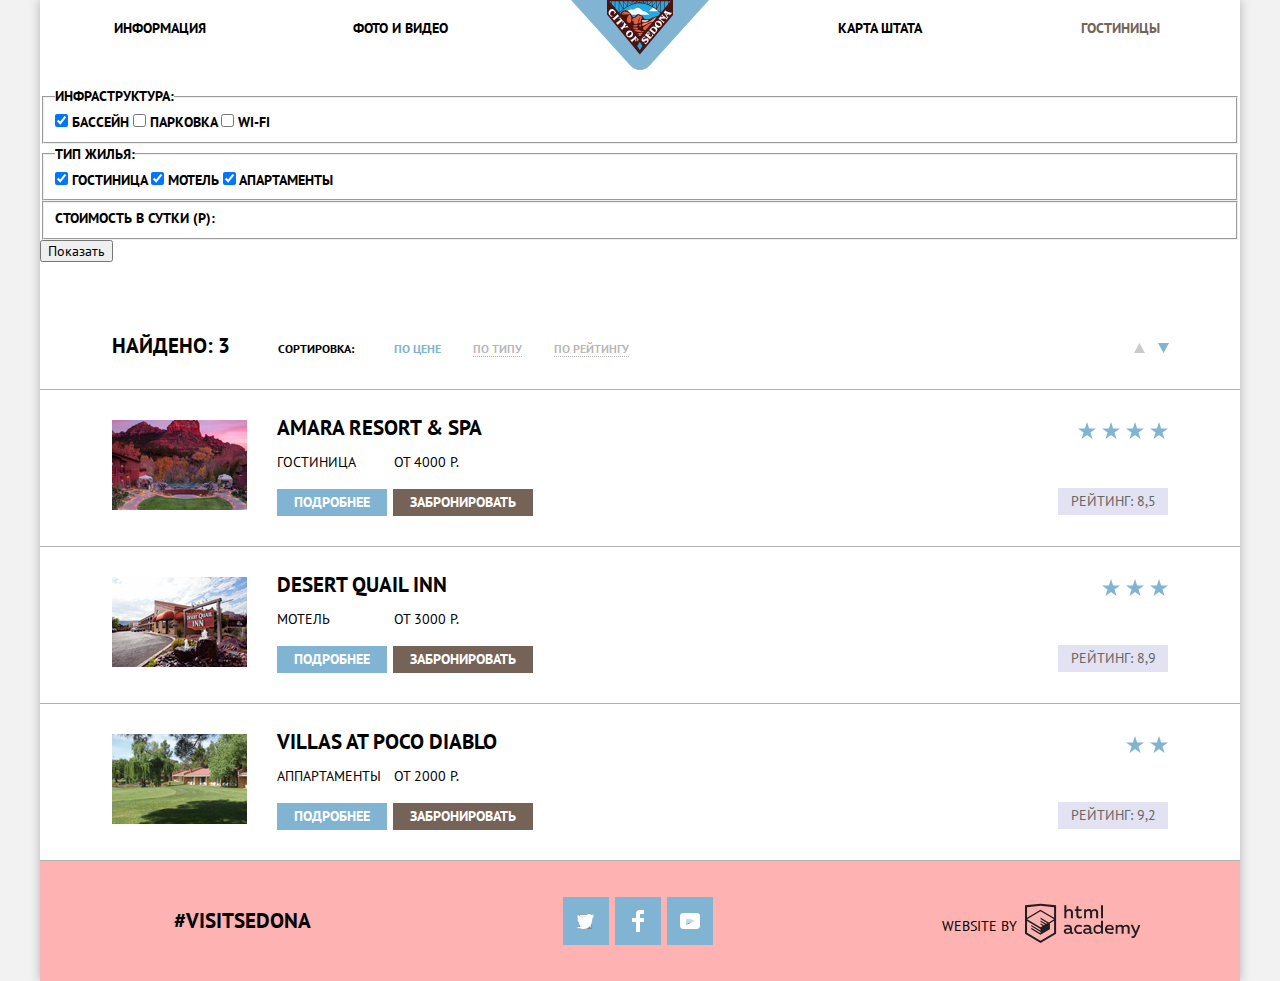
==== commit 4d0c61bb: "18. Основное задание: декоративные элементы личного проекта" ====
--- a/hotels.html
+++ b/hotels.html
@@ -21,7 +21,7 @@
             <li><a href="photo.html">Фото и видео</a></li>
             <li><a href="map.html">Карта штата</a></li>
             <li><a href="hotels.html" class="active-page">Гостиницы</a></li>
-            <li><a class="main-header-logo">
+            <li><a class="main-header-logo" href="index.html">
               <img src="img/logo.svg" width="138" height="70" alt="Логотип Седона">
             </a></li>
           </ul>
@@ -191,9 +191,31 @@
 
         <div class="footer-social">
           <ul>
-            <li><a class="social-button" href="#">Твитер</a></li>
-            <li><a class="social-button" href="#">Фейсбук</a></li>
-            <li><a class="social-button" href="#">YouTube</a></li>
+            <li>
+              <a class="social-button" href="https://twitter.com">
+              <span class="visually-hidden">Твитер</span>
+              <svg xmlns="http://www.w3.org/2000/svg" xmlns:xlink="http://www.w3.org/1999/xlink" width="17" height="15" viewBox="0 0 17 15">
+                  <image width="17" height="15" overflow="visible" xlink:href="t.png"/>
+                  <path fill="#FFF" d="M10.95.144c1.685-.496 2.984.27 3.577 1.179.673-.231 1.331-.481 2.011-.708a2.345 2.345 0 0 1-.857 1.768c.685.17 1.304-.491 1.304-.491-.169 1-1.006 1.788-1.563 2.024-.231 6.75-3.175 11.217-10.077 11.082h-.446c-.41 0-4.164-.46-4.898-1.887 2.271.196 3.893-.422 4.693-1.177-.96-.3-2.679-.477-2.979-2.95.349.106.564.228 1.19.119C1.705 8.247.374 7.53.448 5.33c.285.328 1.067.536 1.34.472C1.085 5.561-.182 2.442.894.85c1.818 1.854 3.735 3.606 7.152 3.773C8.254 2.33 9.183.793 10.95.144z"/>
+              </svg>
+            </a>
+          </li>
+            <li>
+              <a class="social-button" href="https://www.facebook.com">
+                <span class="visually-hidden">Фейсбук</span>
+                <svg xmlns="http://www.w3.org/2000/svg" width="12" height="22" viewBox="0 0 12 22">
+                    <path fill="#FFF" d="M12 4V0H8a4 4 0 0 0-4 4v4H0v4h4v10h4V12h4V8H8V4h4z"/>
+                </svg>
+              </a></li>
+            <li>
+              <a class="social-button" href="https://www.youtube.com">
+                <span class="visually-hidden">YouTube</span>
+                <svg xmlns="http://www.w3.org/2000/svg" xmlns:xlink="http://www.w3.org/1999/xlink" width="20" height="16" viewBox="0 0 20 16">
+                    <image width="20" height="16" overflow="visible" xlink:href="youtube.png"/>
+                    <path fill="#FFF" d="M17 0H3C1.35 0 0 1.35 0 3v10c0 1.65 1.35 3 3 3h14c1.65 0 3-1.35 3-3V3c0-1.65-1.35-3-3-3zM6.027 11.998V4.002L15.014 8l-8.987 3.998z"/>
+                </svg>
+              </a>
+            </li>
           </ul>
         </div>
 
--- a/css/style.css
+++ b/css/style.css
@@ -1,26 +1,10 @@
-/* body > *{
-  background-color: rgba(255, 0, 0, 0.5);
-}
-
-body > * > *{
-  background-color: rgba(0, 255, 0, 0.5);
-}
-
-body > * > * > *{
-  background-color: rgba(0, 0, 255, 0.5);
-}
-
-body > * > * > * > *{
-  background-color: rgba(0, 255, 255, 0.5);
-} */
-
 
 body {
   margin: 0;
   padding: 0;
 
   color: #000000;
-  background-color: #ffffff;
+  background-color: #f2f2f2;
 
   font-family: "PT Sans", Arial, sans-serif;
   font-weight: bold;
@@ -33,17 +17,40 @@
   text-decoration: none;
 }
 
-.visually-hidden {
+img {
+  max-width: 100%;
+  height: auto;
+}
+
+.visually-hidden:not(:focus):not(:active),
+input[type="checkbox"].visually-hidden,
+input[type="radio"].visually-hidden {
   position: absolute;
-  clip: rect(0 0 0 0);
+
   width: 1px;
   height: 1px;
   margin: -1px;
+  border: 0;
+  padding: 0;
+
+  white-space: nowrap;
+
+  -webkit-clip-path: inset(100%);
+
+          clip-path: inset(100%);
+  clip: rect(0 0 0 0);
+  overflow: hidden;
 }
 
 .wrapper {
   width: 1200px;
   margin: 0 auto;
+
+  background-color: #ffffff;
+  -webkit-box-shadow: 0 0 10px 0 #b2b2b2;
+          box-shadow: 0 0 10px 0 #b2b2b2;
+
+  background-image: url("../img/._sedona-index.jpg");
 }
 
 /* Шапка */
@@ -65,8 +72,16 @@
 }
 
 .site-navigation {
-  display: flex;
-  justify-content: space-between;
+  position: relative;
+  display: -webkit-box;
+  display: -ms-flexbox;
+  display: flex;
+  -ms-flex-wrap: wrap;
+      flex-wrap: wrap;
+  -webkit-box-pack: justify;
+      -ms-flex-pack: justify;
+          justify-content: space-between;
+
 
   margin: 0;
   padding:0;
@@ -74,26 +89,26 @@
   list-style: none;
 }
 
+.main-header-logo {
+  position: absolute;
+  top: 0;
+  left: 50%;
+
+  margin-left: -70px;
+
+  width: 140px;
+  height: 56px;
+}
+
 .site-navigation li {
-  width: 239px;
-  height: 41px;
-  margin-top: 15px;
-
+  width: 20%;
+  margin: 15px 0;
+  padding: 0;
   text-align: center;
-  vertical-align: middle;
-}
-
-.site-navigation li:last-child {
-  width: 244px;
-  height: 56px;
-
-  margin-top: 0;
-}
-
-.site-navigation li:first-child,
-.site-navigation li:nth-child(2),
-.site-navigation li:last-child {
-  order: -1;
+}
+
+.site-navigation li:nth-child(2) {
+  margin-right: 20%;
 }
 
 .site-navigation a {
@@ -114,17 +129,7 @@
   font:inherit;
 }
 
-.main-header-logo {
-  width: 138px;
-  height: 70px;
-}
-
 /*Main*/
-
-.container {
-  margin: 0 auto;
-  padding: 0;
-}
 
 .welcome {
   height: 510px;
@@ -139,7 +144,7 @@
 
 .slogan {
   width: 440px;
-  margin: 58px auto 0;
+  margin: 58px auto 28px;
   padding: 0;
 
   font-size: 21px;
@@ -159,9 +164,15 @@
 }
 
 .reasons-list {
-  display: flex;
-  flex-direction: row;
-  flex-wrap: wrap;
+  display: -webkit-box;
+  display: -ms-flexbox;
+  display: flex;
+  -webkit-box-orient: horizontal;
+  -webkit-box-direction: normal;
+      -ms-flex-direction: row;
+          flex-direction: row;
+  -ms-flex-wrap: wrap;
+      flex-wrap: wrap;
 
   margin: 0;
   padding: 0;
@@ -175,81 +186,154 @@
   list-style: none;
 }
 
-.reason-item h3,
-.reason-item-description h3 {
+.reason-item-description {
+  display: -webkit-box;
+  display: -ms-flexbox;
+  display: flex;
+  -webkit-box-orient: vertical;
+  -webkit-box-direction: normal;
+      -ms-flex-direction: column;
+          flex-direction: column;
+  -webkit-box-pack: justify;
+      -ms-flex-pack: justify;
+          justify-content: space-between;
+
+  width: 280px;
+  -webkit-box-flex: 0;
+      -ms-flex-positive: 0;
+          flex-grow: 0;
+
+  margin: 45px 60px 60px;
+  min-height: 150px;
+}
+
+.reason-item h3 {
   width: 155px;
   margin: 0 auto;
-  margin-top: 45px;
 
   font-size: 21px;
   line-height: 21px;
   text-align: center;
 }
 
-.reason-item p,
-.recommendation-item p {
-  margin-top: 10px;
+.reason-item p {
+  margin: 0;
 
   font-weight: normal;
   text-align: center;
 }
 
-.recommendation-item p {
-  color: #333333;
+.reasons-list .reason-item {
+    /* min-height: 256px; */
 }
 
 .reasons-list > li:first-child,
 .reasons-list > li:nth-child(2) {
-  display: flex;
-  flex-direction: row;
-  justify-content: space-between;
+  display: -webkit-box;
+  display: -ms-flexbox;
+  display: flex;
+  -webkit-box-orient: horizontal;
+  -webkit-box-direction: normal;
+      -ms-flex-direction: row;
+          flex-direction: row;
+  -webkit-box-pack: justify;
+      -ms-flex-pack: justify;
+          justify-content: space-between;
 
   color: #ffffff;
   background-color: #81b3d2;
 }
 
 .reasons-list> li:first-child {
-  order: -2;
+  -webkit-box-ordinal-group: -1;
+      -ms-flex-order: -2;
+          order: -2;
 }
 .reasons-list> li:last-child {
-  order: -1;
-}
-
-
-.reason-item-description:first-child,
-.reason-item-description:nth-child(2) {
-  flex-grow: 1;
+  -webkit-box-ordinal-group: 0;
+      -ms-flex-order: -1;
+          order: -1;
 }
 
 .reasons-list > li:nth-child(3),
 .reasons-list > li:nth-child(4),
 .reasons-list > li:nth-child(5) {
   width: 400px;
-  min-height: 256px;
+
   background-color:#eeeeee;
 }
 
 .recommendations-list {
-  display: flex;
-  flex-direction: row;
-  justify-content: space-around;
-
+  display: -webkit-box;
+  display: -ms-flexbox;
+  display: flex;
+  -webkit-box-orient: horizontal;
+  -webkit-box-direction: normal;
+      -ms-flex-direction: row;
+          flex-direction: row;
+  -ms-flex-pack: distribute;
+      justify-content: space-around;
+}
+
+.recommendation-item {
+  position: relative;
+
+  width: 400px;
   min-height: 330px;
 }
 
-.recommendation-item {
-  width: 400px;
+.recommendation-item h3{
+  margin: 160px auto 25px;
 }
 
 .recommendation-item p {
   width: 285px;
-  margin: 0 auto;
-  margin-top: 20px;
+  margin: 25px auto;
+
+  color: #333333;
+}
+
+.recommendation-item::after {
+  display: -webkit-box;
+  display: -ms-flexbox;
+  display: flex;
+  -webkit-box-align: center;
+      -ms-flex-align: center;
+          align-items: center;
+  -webkit-box-pack: center;
+      -ms-flex-pack: center;
+          justify-content: center;
+
+  content: "";
+
+  position: absolute;
+  top: 55px;
+  left: 50%;
+  margin-left: -40px;
+
+  width: 80px;
+  height: 80px;
+
+  background-repeat: no-repeat;
+  background-position: center center;
+}
+
+.recommendations-list .recommendation-item:first-child::after {
+  background-image: url("../img/icon-1.svg");
+}
+
+.recommendations-list .recommendation-item:nth-child(2)::after {
+  background-image: url("../img/icon-3.svg");
+}
+
+.recommendations-list .recommendation-item:nth-child(3)::after {
+  background-image: url("../img/icon-2.svg");
 }
 
 /* Форма */
 .hotels-text {
   margin: 50px auto 0;
+  margin-bottom: 47px;
   padding: 0;
 
   width: 440px;
@@ -274,25 +358,75 @@
 }
 
 .search-hotels-form {
+  display: -webkit-box;
+  display: -ms-flexbox;
+  display: flex;
+  -ms-flex-wrap: wrap;
+      flex-wrap: wrap;
+  -webkit-box-pack: justify;
+      -ms-flex-pack: justify;
+          justify-content: space-between;
+
   position: absolute;
-  left: 316px;
-
-  width: 566px;
-  height: 395px;
+  left: 50%;
+
+  width: 458px;
+  height: auto;
   margin: 0 auto;
-
-  border: 1px solid gray;
-  box-shadow: 0px 7px 15px 0 rgba(0, 1, 1, 0.15);
+  margin-left: -284px;
+  padding: 55px;
+  /* padding-top: 41px; */
+
+
+  -webkit-box-shadow: 0px 7px 15px 0 rgba(0, 1, 1, 0.15);
+          box-shadow: 0px 7px 15px 0 rgba(0, 1, 1, 0.15);
 
   background-color: white;
 }
 
 .search-hotels-row {
-  /* position: relative; */
-  /* display: inline-block; */
+  display: -webkit-box;
+  display: -ms-flexbox;
+  display: flex;
+  -webkit-box-pack: justify;
+      -ms-flex-pack: justify;
+          justify-content: space-between;
+  -webkit-box-align: baseline;
+      -ms-flex-align: baseline;
+          align-items: baseline;
+
+  position: relative;
+
+  width: 100%;
+  margin: 0;
+  margin-bottom: 30px;
+}
+
+.search-hotels-row:nth-child(3),
+.search-hotels-row:nth-child(4) {
+  -webkit-box-pack: end;
+      -ms-flex-pack: end;
+          justify-content: flex-end;
+  width: 50%;
+}
+
+.search-hotels-row:nth-child(4) label{
+  padding-left: 22%;
+}
+
+.search-hotels-row label {
+  -webkit-box-flex: 1;
+      -ms-flex-positive: 1;
+          flex-grow: 1;
 }
 
 .search-hotels-row input {
+  height: 26px;
+  margin: 0;
+  padding: 6px;
+
+  border: none;
+
   background-color: #f2f2f2;
 
   font: inherit;
@@ -309,10 +443,27 @@
   background-color: #ffffff;
 }
 
+.search-hotels-row input:first-child,
+.search-hotels-row input:nth-child(2) {
+  width: 290px;
+  padding-right: 40px;
+  padding-left: 15px;
+}
+
+.search-hotels-row input:nth-child(3),
+.search-hotels-row input:nth-child(4) {
+  -ms-flex-item-align: start;
+      align-self: flex-start;
+  width: 26px;
+  text-align: center;
+  /* padding-top: 6px;
+  padding-bottom: 6px; */
+}
+
 .calendar {
-  /* position: absolute;
-  top: 0;
-  right: 0; */
+  position: absolute;
+  top: 8px;
+  right: 10px;
 
   width: 21px;
   height: 22px;
@@ -331,13 +482,17 @@
 }
 
 /* Карта */
-.map {
-  width: 1200px;
-  height: 473px;
+.map img {
+  height: 475px;
+
+  /* background-image: url("../img/map.png");
+  background-size: 1200px 473px;
+  background-clip: content-box; */
 }
 
 /* Кнопки */
 .button {
+  display: inline-block;
   border: none;
 
   color: #ffffff;
@@ -345,8 +500,13 @@
 
   font: inherit;
   text-transform: uppercase;
-  text-align: center;
-  vertical-align: middle;
+}
+
+.button-search {
+  width: 100%;
+  padding-top: 16px;
+  padding-bottom: 16px;
+  margin-top: 25px;
 }
 
 .button-search,
@@ -366,21 +526,12 @@
 }
 
 .button-detailed {
-  display: inline-block;
-  width: 110px;
-  height: 21px;
-  padding: 3px 0;
-  margin: auto;
-  margin-right: 3px;
+  padding: 3px 17px;
+  margin-right: 2px;
 }
 
 .button-book {
-  display: inline-block;
-
-  width: 142px;
-  height: 21px;
-  padding: 3px 0;
-
+  padding: 3px 17px;
   background-color: #766357;
 }
 
@@ -398,7 +549,7 @@
 }
 
 .button-change-number {
-  display: inline-block;
+  display: block;
 
   width: 38px;
   height: 38px;
@@ -435,62 +586,109 @@
 /* Подвал */
 
 .main-footer {
-  display: flex;
-  flex-direction: row;
-  justify-content: space-around;
-
-  margin: 0 auto;
-
-  width: 1200px;
+  display: -webkit-box;
+  display: -ms-flexbox;
+  display: flex;
+  -ms-flex-pack:distribute;
+      justify-content:space-around;
+
+  margin: 0;
+  padding: 0;
+
   min-height: 120px;
+
+  /* background-color: #ffffff; */
+  background-color: rgba(255, 0, 0, 0.3);
 }
 
 .hashtag {
   margin: 0;
-  padding: 0;
-
+  margin-top: auto;
+  margin-bottom: auto;
+  padding: 0 25px;
   font-size: 21px;
   line-height: 26px;
 }
 
 .footer-social {
-  width: 200px;
+  margin: auto 0;
+  margin-left: 10px;
 }
 
 .footer-social ul {
+  display: -webkit-box;
+  display: -ms-flexbox;
+  display: flex;
+  -ms-flex-wrap: wrap;
+      flex-wrap: wrap;
+  -webkit-box-pack: justify;
+      -ms-flex-pack: justify;
+          justify-content: space-between;
   margin: 0;
   padding: 0;
 
   list-style: none;
 }
 
-.footer-social a {
-  color: #000000;
-
-  text-decoration: underline;
-  text-decoration: none;
-}
-
-.footer-social a:hover,
-.footer-social a:focus {
-  color: #81b3d2;
-}
-
-.footer-social a:active {
-  color: rgba(0, 0, 0, 0.3);
+.social-button {
+  display: -webkit-box;
+  display: -ms-flexbox;
+  display: flex;
+  -webkit-box-align: center;
+      -ms-flex-align: center;
+          align-items: center;
+  -webkit-box-pack: center;
+      -ms-flex-pack: center;
+          justify-content: center;
+
+  width: 46px;
+  height: 48px;
+
+  margin: 0;
+  margin-right: 6px;
+  padding: 0;
+
+  background-color: #81b3d2;
+}
+
+.social-button:hover,
+.social-button:focus {
+  background-color: #669ec0;
+}
+
+.social-button:active {
+  background-color: #5496bd;
+}
+
+.social-button:active path {
+  opacity: 0.3;
 }
 
 .footer-copyright {
-  display: flex;
-  flex-direction: row;
-  justify-content: center;
-
-  width: 240px;
+  display: -webkit-box;
+  display: -ms-flexbox;
+  display: flex;
+  -webkit-box-orient: horizontal;
+  -webkit-box-direction: normal;
+      -ms-flex-direction: row;
+          flex-direction: row;
+  -webkit-box-pack: center;
+      -ms-flex-pack: center;
+          justify-content: center;
+  -webkit-box-align: center;
+      -ms-flex-align: center;
+          align-items: center;
+
+  width: 210px;
+  margin-right: -15px;
+  margin-top: 10px;
 }
 
 .footer-copyright p {
   margin: 0;
   padding: 0;
+
+  margin-right: 8px;
 
   font-weight: normal;
 }
@@ -518,8 +716,12 @@
 
 /* найдено */
 .search-results {
-  display: flex;
-  align-items: baseline;
+  display: -webkit-box;
+  display: -ms-flexbox;
+  display: flex;
+  -webkit-box-align: baseline;
+      -ms-flex-align: baseline;
+          align-items: baseline;
 
   margin-top: 30px;
   margin-bottom: 30px;
@@ -543,12 +745,16 @@
 }
 
 .sort-types {
-  display: flex;
-  justify-content:space-between;
+  display: -webkit-box;
+  display: -ms-flexbox;
+  display: flex;
+  -webkit-box-pack:justify;
+      -ms-flex-pack:justify;
+          justify-content:space-between;
 
   width: 235px;
 
-  margin: 0 0 0 0;
+  margin: 0;
   padding: 0;
 
   vertical-align: middle;
@@ -582,7 +788,7 @@
    margin-left: 505px;
  }
  .down-up {
-   margin-right: 10px;
+   margin-right: 9px;
  }
 
  .down-up:hover path,
@@ -598,8 +804,13 @@
 /* Отели */
 
 .hotels-list {
-  display: flex;
-  flex-direction: column;
+  display: -webkit-box;
+  display: -ms-flexbox;
+  display: flex;
+  -webkit-box-orient: vertical;
+  -webkit-box-direction: normal;
+      -ms-flex-direction: column;
+          flex-direction: column;
 
   margin: 0;
   padding: 0;
@@ -610,10 +821,17 @@
 }
 
 .hotel-item {
-  display: flex;
-  flex-direction: row;
-  justify-content: space-around;
-  flex-basis: 150px;
+  display: -webkit-box;
+  display: -ms-flexbox;
+  display: flex;
+  -webkit-box-orient: horizontal;
+  -webkit-box-direction: normal;
+      -ms-flex-direction: row;
+          flex-direction: row;
+  -ms-flex-pack: distribute;
+      justify-content: space-around;
+  -ms-flex-preferred-size: 150px;
+      flex-basis: 150px;
   border-bottom: 1px solid rgba(0, 0, 0, 0.3);
 }
 
@@ -623,10 +841,19 @@
 }
 
 .hotel-item-info {
-  display: flex;
-  flex-direction: column;
-  justify-content: space-between;
-  flex-grow: 1;
+  display: -webkit-box;
+  display: -ms-flexbox;
+  display: flex;
+  -webkit-box-orient: vertical;
+  -webkit-box-direction: normal;
+      -ms-flex-direction: column;
+          flex-direction: column;
+  -webkit-box-pack: justify;
+      -ms-flex-pack: justify;
+          justify-content: space-between;
+  -webkit-box-flex: 1;
+      -ms-flex-positive: 1;
+          flex-grow: 1;
 }
 
 .hotel-item-info-name h2 {
@@ -674,18 +901,33 @@
 }
 
 .hotel-item-raiting {
-  display: flex;
-  flex-direction: column;
-  justify-content: space-around;
-  align-items: flex-end;
+  display: -webkit-box;
+  display: -ms-flexbox;
+  display: flex;
+  -webkit-box-orient: vertical;
+  -webkit-box-direction: normal;
+      -ms-flex-direction: column;
+          flex-direction: column;
+  -ms-flex-pack: distribute;
+      justify-content: space-around;
+  -webkit-box-align: end;
+      -ms-flex-align: end;
+          align-items: flex-end;
 
   margin-right: 72px;
 }
 
 .rating-star-list {
 
-  display: flex;
-  flex-direction: row-reverse;
+  display: -webkit-box;
+
+  display: -ms-flexbox;
+
+  display: flex;
+  -webkit-box-orient: horizontal;
+  -webkit-box-direction: reverse;
+      -ms-flex-direction: row-reverse;
+          flex-direction: row-reverse;
 
   width: 100px;
   margin: 0;
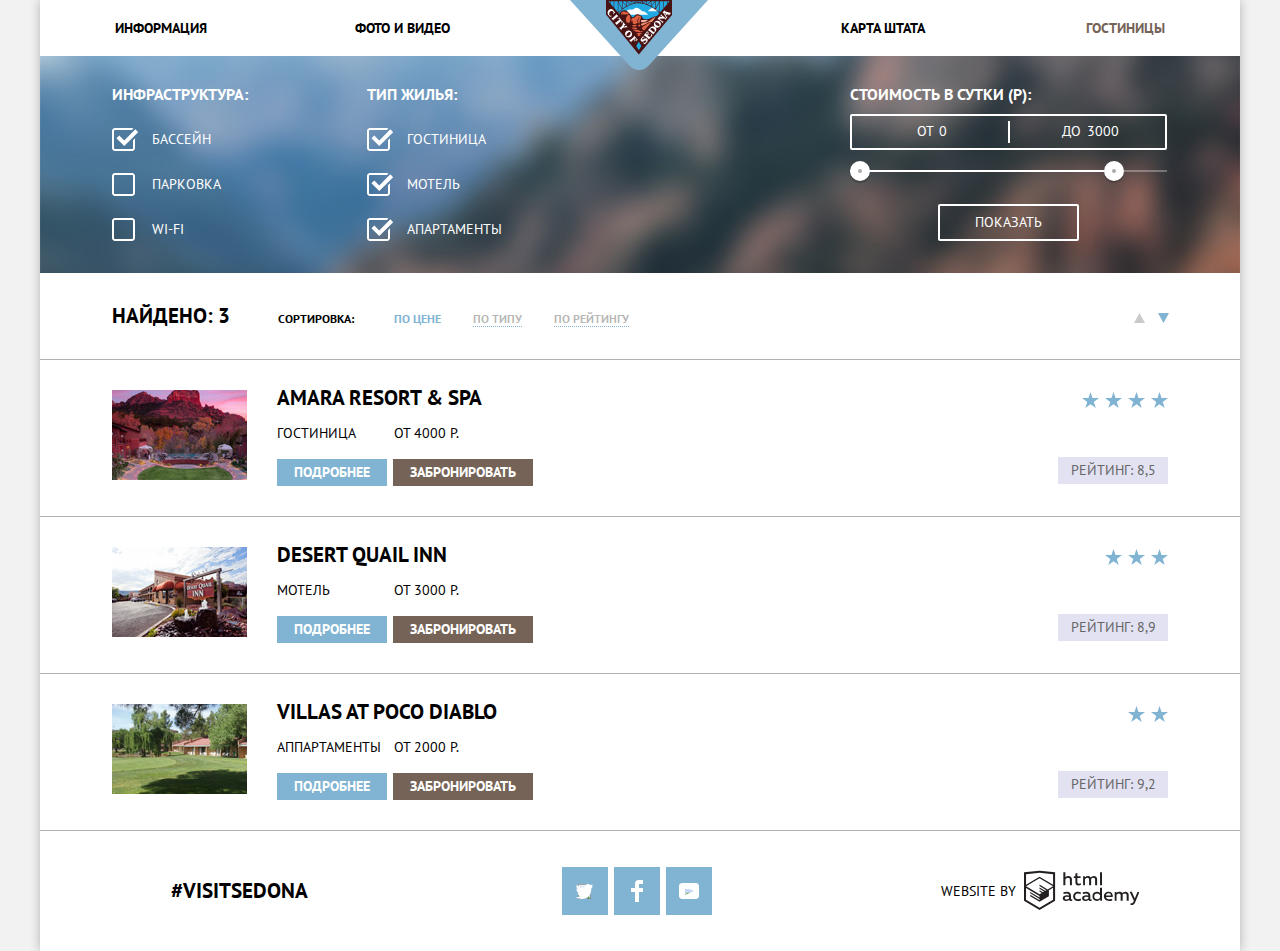
==== commit a6620ddb: "предзащита" ====
--- a/hotels.html
+++ b/hotels.html
@@ -5,7 +5,7 @@
     <meta charset="utf-8">
     <title>HTML Academy: Седона</title>
     <link href="css/normalize.css" rel="stylesheet">
-    <link href="css/style.css" rel="stylesheet">
+    <link href="css/style.min.css" rel="stylesheet">
     <link href="https://fonts.googleapis.com/css?family=PT+Sans:400,700&amp;subset=cyrillic" rel="stylesheet">
   </head>
 
@@ -16,14 +16,17 @@
 
         <nav class="main-navigation">
 
+          <div class="main-header-logo">
+            <a href="index.html">
+              <img src="img/logo.svg" width="138" height="70" alt="Логотип Седона">
+            </a>
+          </div>
+
           <ul class="site-navigation">
             <li><a href="index.html">Информация</a></li>
-            <li><a href="photo.html">Фото и видео</a></li>
-            <li><a href="map.html">Карта штата</a></li>
+            <li><a href="#">Фото и видео</a></li>
+            <li><a href="#">Карта штата</a></li>
             <li><a href="hotels.html" class="active-page">Гостиницы</a></li>
-            <li><a class="main-header-logo" href="index.html">
-              <img src="img/logo.svg" width="138" height="70" alt="Логотип Седона">
-            </a></li>
           </ul>
 
         </nav>
@@ -33,30 +36,79 @@
       <main class="container">
 
         <form class="hotels-form" action="index.html" method="post">
-          <fieldset class="infrastructure">
-            <legend>Инфраструктура:</legend>
-            <input id="pool" type="checkbox" name="pool" value="pool" checked>
-            <label for="pool">Бассейн</label>
-            <input id="parking" type="checkbox" name="parking" value="parking">
-            <label for="parking">Парковка</label>
-            <input id="wi-fi" type="checkbox" name="wi-fi" value="wi-fi" >
-            <label for="wi-fi">Wi-fi</label>
-          </fieldset>
-
-          <fieldset class="type-of-housing">
-            <legend>Тип жилья:</legend>
-            <input id="hotel" type="checkbox" name="hotel" value="hotel" checked>
-            <label for="hotel">Гостиница</label>
-            <input id="motel" type="checkbox" name="motel" value="motel" checked>
-            <label for="motel">Мотель</label>
-            <input id="apartment" type="checkbox" name="apartment" value="apartment" checked>
-            <label for="apartment">Апартаменты</label>
-          </fieldset>
-
-          <fieldset>
-            <label for="">Стоимость в сутки (Р):</label>
-          </fieldset>
-          <button class="button-show" type="submit">Показать</button>
+          <div class="infrastructure">
+            <h3>Инфраструктура:</h3>
+
+            <p class="infrastructure-row">
+              <label class="hotels-form-checkbox">
+                <input type="checkbox" name="pool" value="pool" class="visually-hidden"  checked>
+                Бассейн
+                <span class="checkbox-indicator"></span>
+              </label>
+            </p>
+
+            <p class="infrastructure-row">
+              <label class="hotels-form-checkbox">
+                <input type="checkbox" name="parking" value="parking" class="visually-hidden">
+                Парковка
+                <span class="checkbox-indicator"></span>
+              </label>
+            </p>
+
+            <p class="infrastructure-row">
+              <label class="hotels-form-checkbox">
+                <input type="checkbox" name="wi-fi" value="wi-fi" class="visually-hidden">
+                Wi-fi
+                <span class="checkbox-indicator"></span>
+              </label>
+            </p>
+
+          </div>
+
+          <div class="type-of-housing">
+            <h3>Тип жилья:</h3>
+
+            <p class="type-of-housing-row">
+              <label class="hotels-form-checkbox">
+                <input type="checkbox" name="hotel" value="hotel" class="visually-hidden" checked>
+                Гостиница
+                <span class="checkbox-indicator"></span>
+              </label>
+            </p>
+
+            <p class="type-of-housing-row">
+              <label class="hotels-form-checkbox">
+                <input type="checkbox" name="motel" value="motel" class="visually-hidden" checked>
+                Мотель
+                <span class="checkbox-indicator"></span>
+              </label>
+            </p>
+
+            <p class="type-of-housing-row">
+              <label class="hotels-form-checkbox">
+                <input type="checkbox" name="apartment" value="apartment" class="visually-hidden" checked>
+                Апартаменты
+                <span class="checkbox-indicator"></span>
+              </label>
+            </p>
+
+          </div>
+
+          <div class="filter-range">
+            <div class="filter-range-title">Стоимость в сутки (р):</div>
+            <div class="price-controls">
+              <label class="min-price">от <input type="text" name="min-price" value="0"></label>
+              <label class="max-price">до <input type="text" name="max-price" value="3000"></label>
+            </div>
+            <div class="range-controls">
+              <div class="scale">
+                <div class="bar"></div>
+              </div>
+              <div class="range-toggle range-toggle-min"></div>
+              <div class="range-toggle range-toggle-max"></div>
+            </div>
+            <button class="button-transparent" type="submit">Показать</button>
+          </div>
 
         </form>
 
@@ -88,7 +140,7 @@
             <li class="hotel-item">
 
               <div class="hotel-item-image">
-                <img class="hotel-photo" src="img/Amara_Resort.jpg" width="135" height="90" alt="Amara Resort & SPA">
+                <img class="hotel-photo" src="img/Amara_Resort.jpg" width="135" height="90" alt="Фото Amara Resort & SPA">
               </div>
 
               <div class="hotel-item-info">
@@ -107,10 +159,10 @@
 
               <div class="hotel-item-raiting">
                 <ul class="rating-star-list">
-                  <li><img src="img/star.svg" alt="5"></li>
-                  <li><img src="img/star.svg" alt="5"></li>
-                  <li><img src="img/star.svg" alt="5"></li>
-                  <li><img src="img/star.svg" alt="5"></li>
+                  <li><img src="img/star.svg" alt="5" width="17" height="17"></li>
+                  <li><img src="img/star.svg" alt="5" width="17" height="17"></li>
+                  <li><img src="img/star.svg" alt="5" width="17" height="17"></li>
+                  <li><img src="img/star.svg" alt="5" width="17" height="17"></li>
                 </ul>
                 <p class="hotel-rating">Рейтинг: 8,5</p>
               </div>
@@ -120,7 +172,7 @@
             <li class="hotel-item">
 
               <div class="hotel-item-image">
-                <img class="hotel-photo" src="img/Desert_Quail_Inn.jpg" width="135" height="90" alt="Desert Quail Inn">
+                <img class="hotel-photo" src="img/Desert_Quail_Inn.jpg" width="135" height="90" alt="Фото Desert Quail Inn">
               </div>
 
               <div class="hotel-item-info">
@@ -139,9 +191,9 @@
 
               <div class="hotel-item-raiting">
                 <ul class="rating-star-list">
-                  <li><img src="img/star.svg" alt="5"></li>
-                  <li><img src="img/star.svg" alt="5"></li>
-                  <li><img src="img/star.svg" alt="5"></li>
+                  <li><img src="img/star.svg" alt="5" width="17" height="17"></li>
+                  <li><img src="img/star.svg" alt="5" width="17" height="17"></li>
+                  <li><img src="img/star.svg" alt="5" width="17" height="17"></li>
                 </ul>
                 <p class="hotel-rating">Рейтинг: 8,9</p>
               </div>
@@ -151,7 +203,7 @@
             <li class="hotel-item">
 
               <div class="hotel-item-image">
-                <img class="hotel-photo" src="img/Poco_Diablo.jpg" width="135" height="90" alt="Villas at Poco Diablo">
+                <img class="hotel-photo" src="img/Poco_Diablo.jpg" width="135" height="90" alt="Фото Villas at Poco Diablo">
               </div>
 
               <div class="hotel-item-info">
@@ -170,8 +222,8 @@
 
               <div class="hotel-item-raiting">
                 <ul class="rating-star-list">
-                  <li><img src="img/star.svg" alt="5"></li>
-                  <li><img src="img/star.svg" alt="5"></li>
+                  <li><img src="img/star.svg" alt="5" width="17" height="17"></li>
+                  <li><img src="img/star.svg" alt="5" width="17" height="17"></li>
                 </ul>
                 <p class="hotel-rating">Рейтинг: 9,2</p>
               </div>
@@ -184,15 +236,16 @@
 
       </main>
 
-
       <footer class="main-footer">
 
-        <p class="hashtag">#VisitSedona</p>
+        <div class="footer-hashtag">
+          <p class="hashtag">#VisitSedona</p>
+        </div>
 
         <div class="footer-social">
           <ul>
             <li>
-              <a class="social-button" href="https://twitter.com">
+              <a class="social-button" href="#">
               <span class="visually-hidden">Твитер</span>
               <svg xmlns="http://www.w3.org/2000/svg" xmlns:xlink="http://www.w3.org/1999/xlink" width="17" height="15" viewBox="0 0 17 15">
                   <image width="17" height="15" overflow="visible" xlink:href="t.png"/>
@@ -201,14 +254,14 @@
             </a>
           </li>
             <li>
-              <a class="social-button" href="https://www.facebook.com">
+              <a class="social-button" href="#">
                 <span class="visually-hidden">Фейсбук</span>
                 <svg xmlns="http://www.w3.org/2000/svg" width="12" height="22" viewBox="0 0 12 22">
                     <path fill="#FFF" d="M12 4V0H8a4 4 0 0 0-4 4v4H0v4h4v10h4V12h4V8H8V4h4z"/>
                 </svg>
               </a></li>
             <li>
-              <a class="social-button" href="https://www.youtube.com">
+              <a class="social-button" href="#">
                 <span class="visually-hidden">YouTube</span>
                 <svg xmlns="http://www.w3.org/2000/svg" xmlns:xlink="http://www.w3.org/1999/xlink" width="20" height="16" viewBox="0 0 20 16">
                     <image width="20" height="16" overflow="visible" xlink:href="youtube.png"/>
@@ -223,7 +276,7 @@
           <p>Website by</p>
           <a class="html-academy" href="https://htmlacademy.ru/intensive/htmlcss">
             <span class="visually-hidden">HTML Academy</span>
-            <svg xmlns="http://www.w3.org/2000/svg" data-name="Layer 1" viewBox="0 0 113 39">
+            <svg xmlns="http://www.w3.org/2000/svg" data-name="Layer 1" viewBox="0 0 113 39" width ="113" height="39">
                 <path fill="#231f20"  d="M46.84 28.22a2.07 2.07 0 0 0 .58-.11v1.4a3.41 3.41 0 0 1-1.24.22 1.75 1.75 0 0 1-1.75-1 5.08 5.08 0 0 1-3.3 1.13c-1.59 0-3.06-.87-3.06-2.68 0-2.24 2.08-2.93 3.9-2.93a11.63 11.63 0 0 1 2.28.26v-.31c0-1.09-.8-1.86-2.3-1.86a7.79 7.79 0 0 0-3.15.67v-1.79a10.72 10.72 0 0 1 3.35-.58c2.48 0 4 1.18 4 3.83v3.14a.57.57 0 0 0 .69.61zm-6.76-1.19a1.42 1.42 0 0 0 1.64 1.29 3.56 3.56 0 0 0 2.53-1v-1.51a10.21 10.21 0 0 0-1.9-.22c-1.1.01-2.27.35-2.27 1.45zM53.06 20.62a5.29 5.29 0 0 1 2.7.67v1.79a4.28 4.28 0 0 0-2.42-.73 2.89 2.89 0 1 0 0 5.76 5.26 5.26 0 0 0 2.55-.67v1.8a6.58 6.58 0 0 1-2.9.6 4.42 4.42 0 0 1-4.72-4.54 4.54 4.54 0 0 1 4.79-4.68zM65.84 28.22a2.07 2.07 0 0 0 .58-.11v1.4a3.41 3.41 0 0 1-1.24.22 1.75 1.75 0 0 1-1.75-1 5.08 5.08 0 0 1-3.3 1.13c-1.59 0-3.06-.87-3.06-2.68 0-2.24 2.08-2.93 3.9-2.93a11.63 11.63 0 0 1 2.28.26v-.31c0-1.09-.8-1.86-2.3-1.86a7.79 7.79 0 0 0-3.15.67v-1.79a10.72 10.72 0 0 1 3.35-.58c2.48 0 4 1.18 4 3.83v3.14a.57.57 0 0 0 .69.61zm-6.76-1.19a1.42 1.42 0 0 0 1.64 1.29 3.56 3.56 0 0 0 2.53-1v-1.51a10.21 10.21 0 0 0-1.9-.22c-1.11.01-2.27.35-2.27 1.45zM76.67 16.85v12.76h-1.76v-1.39a4.07 4.07 0 0 1-3.35 1.62 4.62 4.62 0 0 1 0-9.22 4 4 0 0 1 3.15 1.37v-5.14h2zm-4.76 5.48a2.9 2.9 0 0 0 0 5.8 3 3 0 0 0 2.79-1.84v-2.13a3.06 3.06 0 0 0-2.79-1.83zM82.99 20.62c3.48 0 4.68 2.81 4.12 5.34h-6.58c.22 1.57 1.75 2.22 3.35 2.22a6.41 6.41 0 0 0 2.77-.62v1.68a7.5 7.5 0 0 1-3.14.6c-2.68 0-5-1.53-5-4.61a4.39 4.39 0 0 1 4.48-4.61zm.09 1.62a2.39 2.39 0 0 0-2.57 2.26h4.85a2.06 2.06 0 0 0-2.28-2.26zM89.1 29.61v-8.75h1.73v1.09a4 4 0 0 1 2.92-1.33 3 3 0 0 1 2.73 1.4 4.33 4.33 0 0 1 3.06-1.4 3.21 3.21 0 0 1 3.32 3.52v5.47h-2V24.2a1.67 1.67 0 0 0-1.73-1.84 2.94 2.94 0 0 0-2.17 1.18V29.61h-2V24.2a1.67 1.67 0 0 0-1.73-1.84 3.11 3.11 0 0 0-2.32 1.35v5.91h-2zM111.47 20.86h2l-4.1 9.93c-.95 2.28-2.19 3-3.52 3a5 5 0 0 1-1.15-.15v-1.66a3 3 0 0 0 .89.13c.95 0 1.66-.67 2.17-2l.18-.44-4.16-8.82h2.13l3 6.6zM40.66 1.53v5a4 4 0 0 1 2.83-1.2A3.41 3.41 0 0 1 47.1 8.9v5.41h-2V9.15a1.9 1.9 0 0 0-2-2.1 3.08 3.08 0 0 0-2.44 1.46v5.8h-2V1.53h2zM52.43 2.42v3.12h3.17v1.71h-3.17v4c0 1.15.53 1.53 1.66 1.53a4.71 4.71 0 0 0 1.77-.35v1.68a7.14 7.14 0 0 1-2.35.38 2.68 2.68 0 0 1-3-2.88V7.23h-1.6V5.52h1.57V2.88zM58.1 14.29V5.54h1.73v1.09a4 4 0 0 1 2.92-1.33 3 3 0 0 1 2.73 1.4 4.33 4.33 0 0 1 3.06-1.4 3.21 3.21 0 0 1 3.32 3.52v5.47h-2V8.88a1.67 1.67 0 0 0-1.73-1.84 2.94 2.94 0 0 0-2.17 1.18V14.29h-2V8.88a1.67 1.67 0 0 0-1.73-1.84 3.11 3.11 0 0 0-2.32 1.35v5.91h-2zM74.72 1.52h1.95v12.76h-1.95zM15.44.02h-.16L0 1.62v28l15.28 9.09 15.28-9.09v-28zm13.12 28.45l-13.28 7.9L2 28.47V16.99l13.22 7.87v1.43l-9.07-5.4v1.38l9.11 5.47v1.46l-9.1-5.42v1.38l9.11 5.47 9.19-5.5V19.22l4.1-2.45v11.67zm0-13.16l-3.65 2.14-1.68 1-8-4.76v1.38l6.84 4.07h-.06l-.15.09-1 .57-5.64-3.36v1.38l4.45 2.65-1.05.7-3.36-2v1.38l2.21 1.3-2.25 1.35-13.16-7.82 13.17-7.92zm0-1.39L15.21 6.05l-13.2 7.86V3.41l13.28-1.39 13.28 1.39v10.51z"/>
             </svg>
           </a>
@@ -233,5 +286,7 @@
 
     </div>
 
+    <script src="js/script.min.js"></script>
+
   </body>
 </html>
--- a/css/style.min.css
+++ b/css/style.min.css
@@ -0,0 +1 @@
+@-webkit-keyframes bounce{0%{-webkit-transform:translateY(-80px);transform:translateY(-80px)}70%{-webkit-transform:translateY(30px);transform:translateY(30px)}90%{-webkit-transform:translateY(-10px);transform:translateY(-10px)}to{-webkit-transform:translateY(0);transform:translateY(0)}}@keyframes bounce{0%{-webkit-transform:translateY(-80px);transform:translateY(-80px)}70%{-webkit-transform:translateY(30px);transform:translateY(30px)}90%{-webkit-transform:translateY(-10px);transform:translateY(-10px)}to{-webkit-transform:translateY(0);transform:translateY(0)}}body{margin:0;padding:0;color:#000;background-color:#f2f2f2;font-family:"PT Sans",Arial,sans-serif;font-weight:700;font-size:14px;line-height:21px;text-transform:uppercase}a{text-decoration:none}img{max-width:100%;height:auto}.visually-hidden:not(:focus):not(:active),input[type=checkbox].visually-hidden,input[type=radio].visually-hidden{position:absolute;width:1px;height:1px;margin:-1px;border:0;padding:0;white-space:nowrap;-webkit-clip-path:inset(100%);clip-path:inset(100%);clip:rect(0 0 0 0);overflow:hidden}.main-header,.wrapper{margin:0 auto;background-color:#fff}.wrapper{width:1200px;-webkit-box-shadow:0 0 10px 0 #b2b2b2;box-shadow:0 0 10px 0 #b2b2b2}.main-header{min-height:56px}.main-navigation{color:#000;background-color:#fff;font-size:14px;line-height:26px}.site-navigation{position:relative;display:-webkit-box;display:-ms-flexbox;display:flex;-ms-flex-wrap:wrap;flex-wrap:wrap;-webkit-box-pack:start;-ms-flex-pack:start;justify-content:flex-start;margin:0;padding:0;list-style:none}.main-header-logo{position:absolute;top:0;left:50%;margin-left:-70px;width:140px;height:56px;z-index:10}.site-navigation li{width:165px;margin:15px 0;padding:0;text-align:center}.site-navigation li:nth-child(2){margin-right:240px}.site-navigation li:first-child,.site-navigation li:nth-child(2){text-align:left;padding-left:75px}.site-navigation li:nth-child(3),.site-navigation li:nth-child(4){text-align:right;padding-right:75px}.site-navigation a{color:#000}.site-navigation a:focus,.site-navigation a:hover{color:#81b3d2}.site-navigation a:active{color:rgba(0,0,0,.3)}li .active-page{color:#766357;font:inherit}.welcome{height:510px;background-color:#81b3d2;background-image:url(../img/welcome.svg),url(../img/polygon.svg),url(../img/background-photo.jpg);background-position:top 76px left 370px,bottom 0 center,50% 50%;background-size:459px 353px,1200px 57px,1200px 510px;background-repeat:no-repeat}.slogan{width:440px;margin:58px auto 28px;padding:0;font-size:21px;line-height:26px;text-align:center}.reason-item p,.reasons h2{font-weight:400;text-align:center}.reasons h2{width:500px;color:#333;font-size:14px;line-height:26px;margin:28px auto 50px}.reasons-list{display:-webkit-box;display:-ms-flexbox;display:flex;-webkit-box-orient:horizontal;-webkit-box-direction:normal;-ms-flex-direction:row;flex-direction:row;-ms-flex-wrap:wrap;flex-wrap:wrap}.reasons-list,.recommendations-list{margin:0;padding:0;list-style:none}.reason-item-description{display:-webkit-box;display:-ms-flexbox;display:flex;-webkit-box-orient:vertical;-webkit-box-direction:normal;-ms-flex-direction:column;flex-direction:column;-webkit-box-pack:justify;-ms-flex-pack:justify;justify-content:space-between;-webkit-box-flex:0;-ms-flex-positive:0;flex-grow:0;width:280px;margin:45px 60px 60px;min-height:150px}.reason-item h3{width:155px;margin:0 auto;font-size:21px;line-height:21px;text-align:center}.reason-item p{margin:0}.reasons-list>li:first-child,.reasons-list>li:nth-child(2){display:-webkit-box;display:-ms-flexbox;display:flex;-webkit-box-orient:horizontal;-webkit-box-direction:normal;-ms-flex-direction:row;flex-direction:row;-webkit-box-pack:justify;-ms-flex-pack:justify;justify-content:space-between;color:#fff;background-color:#81b3d2}.reasons-list>li:first-child{-webkit-box-ordinal-group:-1;-ms-flex-order:-2;order:-2}.reasons-list>li:last-child{-webkit-box-ordinal-group:0;-ms-flex-order:-1;order:-1}.reasons-list .reason-item-345,.recommendations-list{display:-webkit-box;display:-ms-flexbox;display:flex;-webkit-box-direction:normal}.reasons-list .reason-item-345{-webkit-box-pack:justify;width:400px;background-color:#eee;-webkit-box-orient:vertical;-ms-flex-direction:column;flex-direction:column;-ms-flex-pack:justify;justify-content:space-between}.recommendations-list{-webkit-box-orient:horizontal;-ms-flex-direction:row;flex-direction:row;-ms-flex-pack:distribute;justify-content:space-around}.recommendation-item{position:relative;width:400px;min-height:330px}.recommendation-item h3{margin:160px auto 25px}.recommendation-item p{width:285px;margin:25px auto;color:#333}.recommendation-item::after{display:-webkit-box;display:-ms-flexbox;display:flex;-webkit-box-align:center;-ms-flex-align:center;align-items:center;-webkit-box-pack:center;-ms-flex-pack:center;justify-content:center;content:"";position:absolute;top:55px;left:50%;margin-left:-40px;width:80px;min-height:80px;background-repeat:no-repeat;background-position:center center}.recommendations-list .recommendation-item:first-child::after{background-color:#fff;background-image:url(../img/icon-1.svg)}.recommendations-list .recommendation-item:nth-child(2)::after{background-color:#fff;background-image:url(../img/icon-3.svg)}.recommendations-list .recommendation-item:nth-child(3)::after{background-color:#fff;background-image:url(../img/icon-2.svg)}.hotels-text{margin:50px auto 47px;padding:0;width:440px;min-height:55px;color:#333;font-weight:400;line-height:24px;text-align:center}.hotels-text h2{font-size:30px;line-height:36px;text-align:center}.search-hotels{position:relative;padding:0}.search-hotels-form{display:-webkit-box;display:-ms-flexbox;display:flex;-ms-flex-wrap:wrap;flex-wrap:wrap;-webkit-box-pack:justify;-ms-flex-pack:justify;justify-content:space-between;position:absolute;left:50%;width:458px;height:auto;margin:0 auto 0 -284px;padding:55px;z-index:10;-webkit-box-shadow:0 7px 15px 0 rgba(0,1,1,.15);box-shadow:0 7px 15px 0 rgba(0,1,1,.15);background-color:#fff;-webkit-animation:bounce .6s;animation:bounce .6s}.form-hide{display:none}.search-hotels-row{display:-webkit-box;display:-ms-flexbox;display:flex;-webkit-box-pack:justify;-ms-flex-pack:justify;justify-content:space-between;-webkit-box-align:center;-ms-flex-align:center;align-items:center;position:relative;width:100%;margin:0 0 30px}.search-hotels-row:nth-child(3),.search-hotels-row:nth-child(4){width:50%}.search-hotels-row:nth-child(4) label{padding-left:22%}.search-hotels-row label{display:block;-webkit-box-flex:1;-ms-flex-positive:1;flex-grow:1}.search-hotels-row input{height:22px;margin:0;padding:6px;border:2px solid transparent;background-color:#f2f2f2;font:inherit;text-transform:uppercase}.search-hotels-row input:hover{background-color:#ebebeb}.search-hotels-row input:focus{outline:0;border-color:#ebebeb;background-color:#fff}.search-hotels-row input:first-child,.search-hotels-row input:nth-child(2){width:295px;padding-right:40px;padding-left:10px}.search-hotels-row input:nth-child(3),.search-hotels-row input:nth-child(4){-ms-flex-item-align:start;align-self:flex-start;width:26px;text-align:center}.calendar{position:absolute;top:8px;right:10px;width:21px;height:22px;opacity:.4;cursor:pointer}.calendar:focus,.calendar:hover{opacity:1}.calendar:active path{fill:#81b3d2}.map{height:473px;background-image:url(../img/map.png);background-position:center center;background-size:1200px 473px}.button{display:inline-block;border:0;color:#fff;background-color:#81b3d2;vertical-align:middle;font:inherit;text-transform:uppercase}.button-search{width:100%;padding-top:16px;padding-bottom:16px;margin-top:24px}.button-open-form,.button-search{font-size:21px;line-height:26px}.button:focus,.button:hover{background-color:#669ec0}.button:active{background-color:#5496bd;color:rgba(255,255,255,.3)}.button-detailed{padding:3px 17px;margin-right:2px}.button-book{padding:3px 17px;background-color:#766357}.button-book:focus,.button-book:hover,.button-open-form:focus,.button-open-form:hover{background-color:#604e43}.button-book:active,.button-open-form:active{color:rgba(255,255,255,.3);background-color:#503e33}.button-change-number{display:block;width:38px;height:38px;color:rgba(0,1,1,.15);background-color:#f2f2f2;font:inherit;font-size:25px;line-height:38px;text-align:center;vertical-align:middle}.button-change-number:focus,.button-change-number:hover{color:#000}.button-change-number:active{color:#81b3d2}.button-open-form{display:block;margin:45px auto 0;width:568px;height:26px;background-color:#766357;text-align:center;padding:30px 0}.main-footer{display:-webkit-box;display:-ms-flexbox;display:flex;-ms-flex-pack:distribute;justify-content:space-around;margin:0;padding:0;min-height:120px;background-color:#fff}.main-footer div{width:33.33%}.footer-hashtag{margin-top:47px}.hashtag{margin:0;font-size:21px;line-height:26px;text-align:center}.footer-social ul,.social-button{display:-webkit-box;display:-ms-flexbox;display:flex;-webkit-box-pack:center;-ms-flex-pack:center;justify-content:center;padding:0}.footer-social ul{-ms-flex-wrap:wrap;flex-wrap:wrap;list-style:none;margin:0}.footer-social{margin-top:36px}.social-button{-webkit-box-align:center;-ms-flex-align:center;align-items:center;width:46px;height:48px;margin:0 6px 0 0;background-color:#81b3d2}.social-button:focus,.social-button:hover{background-color:#669ec0}.social-button:active{background-color:#5496bd}.social-button:active path{opacity:.3}.footer-copyright{display:-webkit-box;display:-ms-flexbox;display:flex;-webkit-box-orient:horizontal;-webkit-box-direction:normal;-ms-flex-direction:row;flex-direction:row;-webkit-box-pack:center;-ms-flex-pack:center;justify-content:center;margin-top:36px}.footer-copyright p{margin-right:8px;font-weight:400}.html-academy svg{width:115px;height:41px;margin-top:3px}.html-academy:focus path,.html-academy:hover path{fill:#81b3d2}.html-academy:active path{fill:#bdbbbc}.hotels-form,.infrastructure,.type-of-housing{display:-webkit-box;display:-ms-flexbox;display:flex}.hotels-form{height:217px;background-color:#2a3e45;background-image:url(../img/filter-background.jpg);background-size:cover;background-position:center center;color:#fff;font-weight:400;font-family:"PT Sans",Arial,sans-serif}.hotels-form h3{margin-top:28px}.hotels-form h3,.hotels-form p{margin-bottom:10px}.infrastructure,.type-of-housing{-webkit-box-orient:vertical;-webkit-box-direction:normal;-ms-flex-direction:column;flex-direction:column}.infrastructure{width:240px;margin-left:72px}.type-of-housing{width:240px;margin-left:15px}.hotels-form-checkbox{position:relative;padding-left:40px;padding-top:2px;cursor:pointer}.hotels-form-checkbox input[type=checkbox]+.checkbox-indicator{position:absolute;top:0;left:0;width:23px;height:23px;background-color:transparent;background-image:url(../img/checkbox-off.svg)}.hotels-form-checkbox input[type=checkbox]:checked+.checkbox-indicator{position:absolute;top:0;left:0;width:27px;height:23px;background-color:transparent;background-image:url(../img/checkbox-on.svg)}.hotels-form-checkbox input[type=checkbox]:disabled+.checkbox-indicator{position:absolute;top:0;left:0;width:23px;height:23px;background-color:transparent;background-image:url(../img/checkbox-off-disabled.svg)}.hotels-form-checkbox input[type=checkbox]:checked:disabled+.checkbox-indicator{position:absolute;top:0;left:0;width:27px;height:23px;background-color:transparent;background-image:url(../img/checkbox-on-disabled.svg)}.filter-range{width:317px;margin-left:243px;margin-top:28px}.filter-range-title{margin-bottom:9px;font-weight:600;font-size:16px;line-height:21px}.price-controls{position:relative;height:32px;margin-bottom:20px;font-size:0;border:2px solid #fff;border-radius:2px}.price-controls::after{content:"";position:absolute;top:50%;left:50%;width:2px;height:22px;background:#fff;-webkit-transform:translate(-50%,-50%);-ms-transform:translate(-50%,-50%);transform:translate(-50%,-50%)}.price-controls label{display:inline-block;font-size:14px;line-height:21px;vertical-align:middle;cursor:pointer}.price-controls .max-price,.price-controls .min-price{width:80px;padding:4px 0 0 65px}.price-controls input{width:50px;margin:0;color:inherit;font:inherit;background:0 0;border:0}.range-controls{position:relative;margin-bottom:32px}.range-controls .scale{height:2px;background:rgba(255,255,255,.3)}.range-controls .bar{width:80%;height:2px;background:#fff}.range-toggle{position:absolute;top:-9px;width:4px;height:4px;background:#ababab;border:8px solid #fff;border-radius:50%;-webkit-box-shadow:0 2px 1px 0 rgba(0,1,1,.2);box-shadow:0 2px 1px 0 rgba(0,1,1,.2);cursor:pointer}.range-toggle:focus,.range-toggle:hover{background:#1c4f80}.range-toggle-min{left:0}.range-toggle-max{left:80%}.button-transparent{display:block;margin:0 auto;padding:6px 35px;font-size:14px;line-height:21px;color:#fff;text-transform:uppercase;background:0 0;border:2px solid #fff;border-radius:2px;cursor:pointer}.button-transparent:focus,.button-transparent:hover{color:#000;background:#fff}.search-results,.sort-types{display:-webkit-box;display:-ms-flexbox;display:flex}.search-results{-webkit-box-align:baseline;-ms-flex-align:baseline;align-items:baseline;margin-top:30px;margin-bottom:30px}.search-results .found{margin:0 48px 0 72px;font-size:21px;line-height:26px}.search-results .sort{margin:0 40px 0 0;font-size:12px;line-height:18px}.sort-types{-webkit-box-pack:justify;-ms-flex-pack:justify;justify-content:space-between;width:235px;margin:0;padding:0;vertical-align:middle;list-style:none}.sort-types a{color:rgba(0,0,0,.3);font-size:12px;line-height:18px;border-bottom:1px dotted #81b3d2}.sort-types a:focus,.sort-types a:hover{color:#81b3d2}.sort-types a:active{color:#000}.sort-types .active-sort{color:#81b3d2;border-bottom:none}.sort-down-up{margin-left:505px}.down-up{margin-right:9px}.down-up:focus path,.down-up:hover path{fill:#231f20}.active-sort-down-up path,.down-up:active path{fill:#81b3d2}.hotel-item,.hotels-list{display:-webkit-box;display:-ms-flexbox;display:flex;-webkit-box-direction:normal}.hotels-list{margin:0;padding:0;border-top:1px solid rgba(0,0,0,.3);list-style:none;-webkit-box-orient:vertical;-ms-flex-direction:column;flex-direction:column}.hotel-item{-webkit-box-orient:horizontal;-ms-flex-direction:row;flex-direction:row;-ms-flex-pack:distribute;justify-content:space-around;-ms-flex-preferred-size:150px;flex-basis:150px;border-bottom:1px solid rgba(0,0,0,.3)}.hotel-item-image{margin:30px 30px 30px 72px}.hotel-item-info{display:-webkit-box;display:-ms-flexbox;display:flex;-webkit-box-orient:vertical;-webkit-box-direction:normal;-ms-flex-direction:column;flex-direction:column;-webkit-box-pack:justify;-ms-flex-pack:justify;justify-content:space-between;-webkit-box-flex:1;-ms-flex-positive:1;flex-grow:1}.hotel-item-info-name h2{margin:25px 0 0}.hotel-name{color:#000;font:inherit;font-size:21px;line-height:26px}.hotel-name:focus,.hotel-name:hover{color:#81b3d2}.hotel-name:active{color:rgba(0,0,0,.3)}.hotel-type-price{margin-bottom:5px}.hotel-price,.hotel-type{display:inline-block;vertical-align:middle;padding:0;font-weight:400}.hotel-price{margin:0}.hotel-type{width:110px;margin:0 3px 0 0}.hotel-buttons{margin-bottom:30px}.hotel-item-raiting,.rating-star-list{display:-webkit-box;display:-ms-flexbox;display:flex}.hotel-item-raiting{-ms-flex-pack:distribute;justify-content:space-around;-webkit-box-align:end;-ms-flex-align:end;align-items:flex-end;margin-right:72px;-webkit-box-orient:vertical;-webkit-box-direction:normal;-ms-flex-direction:column;flex-direction:column}.rating-star-list{-webkit-box-orient:horizontal;-webkit-box-direction:reverse;-ms-flex-direction:row-reverse;flex-direction:row-reverse;width:100px;margin:10px 0 0;padding:0;list-style:none}.rating-star-list li{padding-left:6px}.hotel-rating{width:110px;margin:0 0 10px;padding:0;color:#666;font-weight:400;vertical-align:middle;text-align:center;line-height:27px;background-color:#e2e2f2}
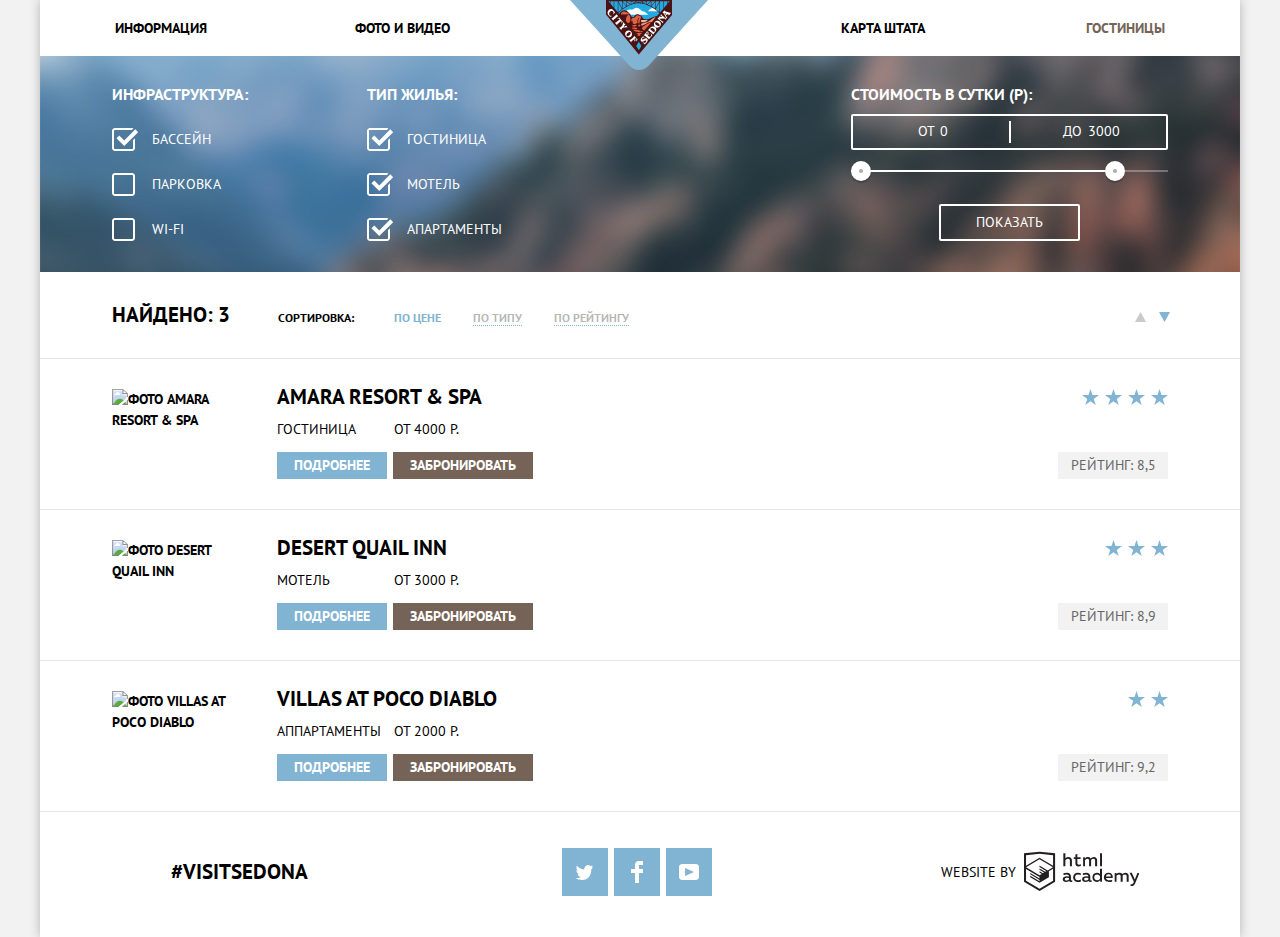
==== commit cfcbae50: "предзащита2" ====
--- a/hotels.html
+++ b/hotels.html
@@ -5,7 +5,7 @@
     <meta charset="utf-8">
     <title>HTML Academy: Седона</title>
     <link href="css/normalize.css" rel="stylesheet">
-    <link href="css/style.min.css" rel="stylesheet">
+    <link href="css/style.css" rel="stylesheet">
     <link href="https://fonts.googleapis.com/css?family=PT+Sans:400,700&amp;subset=cyrillic" rel="stylesheet">
   </head>
 
@@ -16,11 +16,10 @@
 
         <nav class="main-navigation">
 
-          <div class="main-header-logo">
-            <a href="index.html">
-              <img src="img/logo.svg" width="138" height="70" alt="Логотип Седона">
-            </a>
-          </div>
+          <a class="main-header-logo" href="index.html">
+            <img src="img/logo.svg" width="138" height="70" alt="Логотип Седона">
+          </a>
+
 
           <ul class="site-navigation">
             <li><a href="index.html">Информация</a></li>
@@ -35,7 +34,8 @@
 
       <main class="container">
 
-        <form class="hotels-form" action="index.html" method="post">
+        <form class="hotels-form" action="hotels.html" method="post">
+
           <div class="infrastructure">
             <h3>Инфраструктура:</h3>
 
@@ -140,7 +140,7 @@
             <li class="hotel-item">
 
               <div class="hotel-item-image">
-                <img class="hotel-photo" src="img/Amara_Resort.jpg" width="135" height="90" alt="Фото Amara Resort & SPA">
+                <img class="hotel-photo" src="img/amara_resort.jpg" width="135" height="90" alt="Фото Amara Resort & SPA">
               </div>
 
               <div class="hotel-item-info">
@@ -172,7 +172,7 @@
             <li class="hotel-item">
 
               <div class="hotel-item-image">
-                <img class="hotel-photo" src="img/Desert_Quail_Inn.jpg" width="135" height="90" alt="Фото Desert Quail Inn">
+                <img class="hotel-photo" src="img/desert_quail_Inn.jpg" width="135" height="90" alt="Фото Desert Quail Inn">
               </div>
 
               <div class="hotel-item-info">
@@ -203,7 +203,7 @@
             <li class="hotel-item">
 
               <div class="hotel-item-image">
-                <img class="hotel-photo" src="img/Poco_Diablo.jpg" width="135" height="90" alt="Фото Villas at Poco Diablo">
+                <img class="hotel-photo" src="img/poco_diablo.jpg" width="135" height="90" alt="Фото Villas at Poco Diablo">
               </div>
 
               <div class="hotel-item-info">
@@ -248,7 +248,6 @@
               <a class="social-button" href="#">
               <span class="visually-hidden">Твитер</span>
               <svg xmlns="http://www.w3.org/2000/svg" xmlns:xlink="http://www.w3.org/1999/xlink" width="17" height="15" viewBox="0 0 17 15">
-                  <image width="17" height="15" overflow="visible" xlink:href="t.png"/>
                   <path fill="#FFF" d="M10.95.144c1.685-.496 2.984.27 3.577 1.179.673-.231 1.331-.481 2.011-.708a2.345 2.345 0 0 1-.857 1.768c.685.17 1.304-.491 1.304-.491-.169 1-1.006 1.788-1.563 2.024-.231 6.75-3.175 11.217-10.077 11.082h-.446c-.41 0-4.164-.46-4.898-1.887 2.271.196 3.893-.422 4.693-1.177-.96-.3-2.679-.477-2.979-2.95.349.106.564.228 1.19.119C1.705 8.247.374 7.53.448 5.33c.285.328 1.067.536 1.34.472C1.085 5.561-.182 2.442.894.85c1.818 1.854 3.735 3.606 7.152 3.773C8.254 2.33 9.183.793 10.95.144z"/>
               </svg>
             </a>
@@ -264,7 +263,6 @@
               <a class="social-button" href="#">
                 <span class="visually-hidden">YouTube</span>
                 <svg xmlns="http://www.w3.org/2000/svg" xmlns:xlink="http://www.w3.org/1999/xlink" width="20" height="16" viewBox="0 0 20 16">
-                    <image width="20" height="16" overflow="visible" xlink:href="youtube.png"/>
                     <path fill="#FFF" d="M17 0H3C1.35 0 0 1.35 0 3v10c0 1.65 1.35 3 3 3h14c1.65 0 3-1.35 3-3V3c0-1.65-1.35-3-3-3zM6.027 11.998V4.002L15.014 8l-8.987 3.998z"/>
                 </svg>
               </a>
@@ -285,8 +283,5 @@
       </footer>
 
     </div>
-
-    <script src="js/script.min.js"></script>
-
   </body>
 </html>
--- a/css/style.css
+++ b/css/style.css
@@ -0,0 +1,1347 @@
+
+body {
+  margin: 0;
+  padding: 0;
+
+  color: #000000;
+  background-color: #f2f2f2;
+
+  font-family: "PT Sans", Arial, sans-serif;
+  font-weight: bold;
+  font-size: 14px;
+  line-height: 21px;
+  text-transform: uppercase;
+}
+
+a {
+  text-decoration: none;
+}
+
+img {
+  max-width: 100%;
+  height: auto;
+}
+
+.visually-hidden:not(:focus):not(:active),
+input[type="checkbox"].visually-hidden,
+input[type="radio"].visually-hidden {
+  position: absolute;
+
+  width: 1px;
+  height: 1px;
+  margin: -1px;
+  border: 0;
+  padding: 0;
+
+  white-space: nowrap;
+
+  -webkit-clip-path: inset(100%);
+
+          clip-path: inset(100%);
+  clip: rect(0 0 0 0);
+  overflow: hidden;
+}
+
+.wrapper {
+  position: relative;
+
+  width: 1200px;
+  margin: 0 auto;
+
+  background-color: #ffffff;
+  -webkit-box-shadow: 0 0 10px 0 #b2b2b2;
+          box-shadow: 0 0 10px 0 #b2b2b2;
+}
+
+/* Шапка */
+
+.main-header {
+  margin: 0 auto;
+
+  min-height: 56px;
+
+  background-color: white;
+}
+
+.main-navigation {
+  color: #000000;
+  background-color: #ffffff;
+
+  font-size: 14px;
+  line-height: 26px;
+}
+
+.site-navigation {
+  position: relative;
+  display: -webkit-box;
+  display: -ms-flexbox;
+  display: flex;
+  -ms-flex-wrap: wrap;
+      flex-wrap: wrap;
+  -webkit-box-pack:start;
+      -ms-flex-pack:start;
+          justify-content:flex-start;
+
+  margin: 0;
+  padding:0;
+
+  list-style: none;
+}
+
+.main-header-logo {
+  position: absolute;
+  top: 0;
+  left: 50%;
+
+  margin-left: -70px;
+
+  width: 140px;
+  height: 56px;
+  z-index: 10;
+}
+
+.site-navigation li {
+  width: 165px;
+  margin: 15px 0;
+  padding: 0;
+  text-align: center;
+}
+
+.site-navigation li:nth-child(2) {
+  margin-right: 240px;
+}
+
+.site-navigation li:first-child,
+.site-navigation li:nth-child(2) {
+  text-align: left;
+  padding-left: 75px;
+}
+
+.site-navigation li:nth-child(3),
+.site-navigation li:nth-child(4) {
+  text-align: right;
+  padding-right: 75px;
+}
+
+.site-navigation a {
+  color: #000000;
+}
+
+.site-navigation a:active {
+  color: rgba(0, 0, 0, 0.3);
+}
+
+.site-navigation a:hover,
+.site-navigation a:focus {
+  color: #81b3d2;
+}
+
+li .active-page {
+  pointer-events: none;
+  cursor: default;
+  color: #766357;
+
+  font:inherit;
+}
+
+/*Main*/
+
+.welcome {
+  height: 510px;
+
+  background-color: #81b3d2;
+  background-image: url("../img/welcome.svg"),
+                    url("../img/polygon.svg"),
+                    url("../img/background-photo.jpg");
+  background-position: top 76px left 370px,bottom 0px center, 50% 50% ;
+  background-size: 459px 353px,1200px 57px, 1200px 510px ;
+  background-repeat: no-repeat;
+}
+
+.slogan {
+  width: 440px;
+  margin: 58px auto 28px;
+  padding: 0;
+
+  font-size: 21px;
+  line-height: 26px;
+  text-align: center;
+}
+
+/* Причины */
+.reasons h2 {
+  width: 500px;
+  margin: 28px auto 50px;
+
+  color: #333333;
+  font-size: 14px;
+  line-height: 26px;
+  text-align: center;
+  font-weight: normal;
+}
+
+.reasons-list {
+  display: -webkit-box;
+  display: -ms-flexbox;
+  display: flex;
+  -webkit-box-orient: horizontal;
+  -webkit-box-direction: normal;
+      -ms-flex-direction: row;
+          flex-direction: row;
+  -ms-flex-wrap: wrap;
+      flex-wrap: wrap;
+
+  margin: 0;
+  padding: 0;
+}
+
+.reasons-list,
+.recommendations-list {
+  margin: 0;
+  padding: 0;
+
+  list-style: none;
+}
+
+.reason-item-description {
+  display: -webkit-box;
+  display: -ms-flexbox;
+  display: flex;
+  -webkit-box-orient: vertical;
+  -webkit-box-direction: normal;
+      -ms-flex-direction: column;
+          flex-direction: column;
+  -webkit-box-pack: justify;
+      -ms-flex-pack: justify;
+          justify-content: space-between;
+  -webkit-box-flex: 0;
+      -ms-flex-positive: 0;
+          flex-grow: 0;
+  width: 280px;
+
+  margin: 45px 60px 60px;
+  min-height: 150px;
+}
+
+.reason-item-description:nth-child(2){
+  width: 310px;
+  margin: 45px 45px 60px 45px;
+}
+
+.reason-item-345:nth-child(5) p{
+  width: 250px;
+  margin-left: 15px;
+}
+
+.reason-item img{
+  width: 800px;
+  height: 256px;
+  -ms-flex-item-align: center;
+      -ms-grid-row-align: center;
+      align-self: center;
+}
+
+.reason-item h3 {
+  width: 155px;
+  margin: 0 auto;
+
+  font-size: 21px;
+  line-height: 21px;
+  text-align: center;
+}
+
+.reason-item p {
+  margin: 0;
+
+  font-weight: normal;
+  text-align: center;
+}
+
+.reasons-list > li:first-child,
+.reasons-list > li:nth-child(2) {
+  display: -webkit-box;
+  display: -ms-flexbox;
+  display: flex;
+  -webkit-box-orient: horizontal;
+  -webkit-box-direction: normal;
+      -ms-flex-direction: row;
+          flex-direction: row;
+  -webkit-box-pack: justify;
+      -ms-flex-pack: justify;
+          justify-content: space-between;
+
+  color: #ffffff;
+  background-color: #81b3d2;
+}
+
+.reasons-list> li:first-child {
+  -webkit-box-ordinal-group: -1;
+      -ms-flex-order: -2;
+          order: -2;
+}
+.reasons-list> li:last-child {
+  -webkit-box-ordinal-group: 0;
+      -ms-flex-order: -1;
+          order: -1;
+}
+
+ .reasons-list .reason-item-345 {
+  display: -webkit-box;
+  display: -ms-flexbox;
+  display: flex;
+  -webkit-box-orient: vertical;
+  -webkit-box-direction: normal;
+      -ms-flex-direction: column;
+          flex-direction: column;
+  -webkit-box-pack: justify;
+      -ms-flex-pack: justify;
+          justify-content: space-between;
+  width: 400px;
+
+  background-color:#eeeeee;
+}
+
+.recommendations-list {
+  display: -webkit-box;
+  display: -ms-flexbox;
+  display: flex;
+  -webkit-box-orient: horizontal;
+  -webkit-box-direction: normal;
+      -ms-flex-direction: row;
+          flex-direction: row;
+  -ms-flex-pack: distribute;
+      justify-content: space-around;
+}
+
+.recommendation-item {
+  position: relative;
+
+  width: 400px;
+  min-height: 330px;
+}
+
+.recommendation-item h3{
+  margin: 160px auto 25px;
+}
+
+.recommendation-item p {
+  width: 285px;
+  margin: 25px auto;
+
+  color: #333333;
+}
+
+.recommendation-item::after {
+  display: -webkit-box;
+  display: -ms-flexbox;
+  display: flex;
+  -webkit-box-align: center;
+      -ms-flex-align: center;
+          align-items: center;
+  -webkit-box-pack: center;
+      -ms-flex-pack: center;
+          justify-content: center;
+
+  content: "";
+
+  position: absolute;
+  top: 55px;
+  left: 50%;
+  margin-left: -40px;
+
+  width: 80px;
+  min-height: 80px;
+
+  background-repeat: no-repeat;
+  background-position: center center;
+}
+
+.recommendations-list .recommendation-item:first-child::after {
+  background-color: #ffffff;
+  background-image: url("../img/icon-1.svg");
+}
+
+.recommendations-list .recommendation-item:nth-child(2)::after {
+  background-color: #ffffff;
+  background-image: url("../img/icon-3.svg");
+}
+
+.recommendations-list .recommendation-item:nth-child(3)::after {
+  background-color: #ffffff;
+  background-image: url("../img/icon-2.svg");
+}
+
+/* Форма */
+.hotels-text {
+  margin: 50px auto 0;
+  margin-bottom: 47px;
+  padding: 0;
+
+  width: 440px;
+  min-height: 55px;
+
+  color: #333333;
+
+  font-weight: normal;
+  line-height: 24px;
+  text-align: center;
+}
+
+.hotels-text h2 {
+  font-size: 30px;
+  line-height: 36px;
+  text-align: center;
+}
+
+.search-hotels {
+  position: relative;
+  padding: 0;
+}
+
+@-webkit-keyframes bounce {
+  0% {
+    -webkit-transform: translateY(-80px);
+            transform: translateY(-80px);
+  }
+  70% {
+    -webkit-transform: translateY(30px);
+            transform: translateY(30px);
+  }
+  90% {
+    -webkit-transform: translateY(-10px);
+            transform: translateY(-10px);
+  }
+  100% {
+    -webkit-transform: translateY(0);
+            transform: translateY(0);
+  }
+}
+
+@keyframes bounce {
+  0% {
+    -webkit-transform: translateY(-80px);
+            transform: translateY(-80px);
+  }
+  70% {
+    -webkit-transform: translateY(30px);
+            transform: translateY(30px);
+  }
+  90% {
+    -webkit-transform: translateY(-10px);
+            transform: translateY(-10px);
+  }
+  100% {
+    -webkit-transform: translateY(0);
+            transform: translateY(0);
+  }
+}
+
+.search-hotels-form {
+  display: -webkit-box;
+  display: -ms-flexbox;
+  display: flex;
+  -ms-flex-wrap: wrap;
+      flex-wrap: wrap;
+  -webkit-box-pack: justify;
+      -ms-flex-pack: justify;
+          justify-content: space-between;
+
+  position: absolute;
+  left: 50%;
+
+  width: 458px;
+  height: auto;
+  margin: 0 auto;
+  margin-left: -284px;
+  padding: 55px;
+
+  z-index: 10;
+
+  -webkit-box-shadow: 0px 7px 15px 0 rgba(0, 1, 1, 0.15);
+          box-shadow: 0px 7px 15px 0 rgba(0, 1, 1, 0.15);
+
+  background-color: white;
+
+  -webkit-animation: bounce 0.6s;
+
+          animation: bounce 0.6s;
+}
+
+.form-hide {
+  display: none;
+}
+
+.search-hotels-row {
+  display: -webkit-box;
+  display: -ms-flexbox;
+  display: flex;
+  -webkit-box-pack: justify;
+      -ms-flex-pack: justify;
+          justify-content: space-between;
+  -webkit-box-align: center;
+      -ms-flex-align: center;
+          align-items: center;
+
+  position: relative;
+
+  width: 100%;
+  margin: 0;
+  margin-bottom: 30px;
+}
+
+.search-hotels-row:nth-child(3),
+.search-hotels-row:nth-child(4) {
+  width: 50%;
+}
+
+.search-hotels-row:nth-child(4) label{
+  padding-left: 22%;
+}
+
+.search-hotels-row label {
+  display: block;
+  -webkit-box-flex: 1;
+      -ms-flex-positive: 1;
+          flex-grow: 1;
+}
+
+.search-hotels-row input {
+  height: 22px;
+  margin: 0;
+  padding: 6px;
+
+  border: 2px solid transparent;
+
+  background-color: #f2f2f2;
+
+  font: inherit;
+  text-transform: uppercase;
+}
+
+.search-hotels-row input:hover {
+  background-color: #ebebeb;
+}
+
+.search-hotels-row input:focus {
+  outline: 0;
+  border-color: #ebebeb;
+
+  background-color: #ffffff;
+}
+
+.search-hotels-row input:first-child,
+.search-hotels-row input:nth-child(2) {
+  width: 295px;
+  padding-right: 40px;
+  padding-left: 10px;
+}
+
+.search-hotels-row input:nth-child(3),
+.search-hotels-row input:nth-child(4) {
+  -ms-flex-item-align: start;
+      align-self: flex-start;
+  width: 26px;
+  text-align: center;
+}
+
+.calendar {
+  position: absolute;
+  top: 8px;
+  right: 10px;
+
+  width: 21px;
+  height: 22px;
+
+  opacity: 0.4;
+  cursor: pointer;
+}
+
+.calendar:focus,
+.calendar:hover {
+  opacity: 1;
+}
+
+.calendar:active path {
+  fill: #81b3d2;
+}
+
+/* Кнопки */
+.button {
+  display: inline-block;
+  border: none;
+
+  color: #ffffff;
+  background-color: #81b3d2;
+
+  vertical-align: middle;
+
+  font: inherit;
+  text-transform: uppercase;
+}
+
+.button-search {
+  width: 100%;
+  padding-top: 16px;
+  padding-bottom: 16px;
+  margin-top: 24px;
+}
+
+.button-search,
+.button-open-form {
+  font-size: 21px;
+  line-height: 26px;
+}
+
+.button:hover,
+.button:focus {
+  background-color: #669ec0;
+}
+
+.button:active {
+  background-color: #5496bd;
+  color: rgba(255, 255, 255, 0.3);
+}
+
+.button-detailed {
+  padding: 3px 17px;
+  margin-right: 2px;
+}
+
+.button-book {
+  padding: 3px 17px;
+  background-color: #766357;
+}
+
+.button-book:hover,
+.button-book:focus,
+.button-open-form:hover,
+.button-open-form:focus {
+  background-color: #604e43;
+}
+
+.button-book:active,
+.button-open-form:active {
+  color:rgba(255, 255, 255, 0.3);
+  background-color: #503e33;
+}
+
+.button-change-number {
+  display: block;
+
+  width: 38px;
+  height: 38px;
+
+  color: rgba(0, 1, 1, 0.15);
+  background-color: #f2f2f2;
+
+  font: inherit;
+  font-size: 25px;
+  line-height: 38px;
+  text-align: center;
+  vertical-align: middle;
+}
+
+.button-change-number:hover,
+.button-change-number:focus {
+  color: #000000;
+}
+
+.button-change-number:active {
+  color: #81b3d2;
+}
+
+.button-open-form {
+  display: block;
+  margin: 45px auto 0;
+
+  width: 568px;
+  height: 26px;
+
+  background-color: #766357;
+
+  text-align: center;
+  padding: 30px 0;
+}
+
+/* Карта */
+.map {
+  min-height: 593px;
+
+  background-color: #f0e9dd;
+  background-image: url("../img/map.png");
+  background-position: center center;
+  background-size: 1200px 593px;
+
+  z-index: 1;
+}
+/* Подвал */
+
+.main-footer {
+  display: -webkit-box;
+  display: -ms-flexbox;
+  display: flex;
+  -ms-flex-pack:distribute;
+      justify-content:space-around;
+
+  margin: 0;
+  padding: 0;
+
+  min-height: 125px;
+
+  z-index: 10;
+  background-color: rgba(255,255,255,0.9);
+}
+.main-footer-index {
+  position: absolute;
+  bottom: 0px;
+
+  width: 1200px;
+}
+
+.main-footer div {
+  width: 33.33%;
+}
+
+.footer-hashtag {
+  margin-top: 47px;
+}
+
+.hashtag {
+  margin: 0;
+  font-size: 21px;
+  line-height: 26px;
+  text-align: center;
+}
+
+.footer-social ul {
+  display: -webkit-box;
+  display: -ms-flexbox;
+  display: flex;
+  -ms-flex-wrap: wrap;
+      flex-wrap: wrap;
+  -webkit-box-pack: center;
+      -ms-flex-pack: center;
+          justify-content: center;
+  margin: 0;
+  padding: 0;
+
+  list-style: none;
+}
+
+.footer-social {
+  margin-top: 36px;
+}
+
+.social-button {
+  display: -webkit-box;
+  display: -ms-flexbox;
+  display: flex;
+  -webkit-box-align: center;
+      -ms-flex-align: center;
+          align-items: center;
+  -webkit-box-pack: center;
+      -ms-flex-pack: center;
+          justify-content: center;
+
+  width: 46px;
+  height: 48px;
+
+  margin: 0;
+  margin-right: 6px;
+  padding: 0;
+
+  background-color: #81b3d2;
+}
+
+.social-button:hover,
+.social-button:focus {
+  background-color: #669ec0;
+}
+
+.social-button:active {
+  background-color: #5496bd;
+}
+
+.social-button:active path {
+  opacity: 0.3;
+}
+
+.footer-copyright {
+  display: -webkit-box;
+  display: -ms-flexbox;
+  display: flex;
+  -webkit-box-orient: horizontal;
+  -webkit-box-direction: normal;
+      -ms-flex-direction: row;
+          flex-direction: row;
+  -webkit-box-pack: center;
+      -ms-flex-pack: center;
+          justify-content:center;
+  margin-top: 36px;
+}
+
+.footer-copyright p {
+  margin-right: 8px;
+
+  font-weight: normal;
+}
+
+.html-academy svg {
+  width:115px;
+  height: 41px;
+
+  margin-top: 3px;
+}
+
+.html-academy:hover path,
+.html-academy:focus path {
+  fill: #81b3d2;
+}
+
+.html-academy:active path {
+  fill: #bdbbbc;
+}
+
+/* Страница Hotel */
+
+/* Форма поиска */
+.hotels-form {
+  display: -webkit-box;
+  display: -ms-flexbox;
+  display: flex;
+  -ms-flex-wrap: wrap;
+      flex-wrap: wrap;
+  -webkit-box-pack: justify;
+      -ms-flex-pack: justify;
+          justify-content: space-between;
+
+  padding: 28px 72px 22px 72px;
+
+  background-color: #2a3e45;
+  background-image:url("../img/filter-background.jpg");
+  background-size: cover;
+  background-position: center center;
+
+  color: white;
+  font-weight: 400;
+  font-family: "PT Sans", Arial, sans-serif;
+
+}
+
+.hotels-form h3 {
+  margin-top: 0;
+  margin-bottom: 10px;
+}
+
+.hotels-form p {
+  margin-bottom: 10px;
+}
+
+.infrastructure,
+.type-of-housing {
+  display: -webkit-box;
+  display: -ms-flexbox;
+  display: flex;
+  -webkit-box-orient: vertical;
+  -webkit-box-direction: normal;
+      -ms-flex-direction: column;
+          flex-direction: column;
+  -ms-flex-negative: 0;
+      flex-shrink: 0;
+}
+
+.infrastructure {
+  width: 240px;
+}
+
+.type-of-housing {
+  width: 240px;
+  margin-left: 15px;
+}
+
+.hotels-form div:nth-last-child(2) {
+  -webkit-box-flex: 1;
+      -ms-flex-positive: 1;
+          flex-grow: 1;
+}
+
+.hotels-form-checkbox{
+  position: relative;
+  padding-left: 40px;
+  padding-top: 2px;
+  cursor: pointer;
+}
+
+.hotels-form-checkbox input[type="checkbox"] + .checkbox-indicator {
+  position: absolute;
+  top: 0;
+  left: 0;
+
+  width: 23px;
+  height: 23px;
+
+  background-color: transparent;
+  background-image: url("../img/checkbox-off.svg");
+}
+
+.hotels-form-checkbox input[type="checkbox"]:checked + .checkbox-indicator {
+  position: absolute;
+  top: 0;
+  left: 0;
+
+  width: 27px;
+  height: 23px;
+
+  background-color: transparent;
+  background-image: url("../img/checkbox-on.svg");
+}
+
+.hotels-form-checkbox input[type="checkbox"]:disabled + .checkbox-indicator {
+  position: absolute;
+  top: 0;
+  left: 0;
+
+  width: 23px;
+  height: 23px;
+
+  background-color: transparent;
+  background-image: url("../img/checkbox-off-disabled.svg");
+
+  cursor: default;
+}
+
+.hotels-form-checkbox input[type="checkbox"]:checked:disabled + .checkbox-indicator {
+  position: absolute;
+  top: 0;
+  left: 0;
+
+  width: 27px;
+  height: 23px;
+
+  background-color: transparent;
+  background-image: url("../img/checkbox-on-disabled.svg");
+}
+
+.hotels-form-checkbox input[type="checkbox"]:focus + .checkbox-indicator,
+.hotels-form-checkbox input[type="checkbox"]:checked:focus + .checkbox-indicator {
+  outline: thin dotted;
+  outline: 5px auto -webkit-focus-ring-color;
+}
+
+.filter-range {
+  -ms-flex-negative: 0;
+      flex-shrink: 0;
+  min-width: 317px;
+}
+
+.filter-range-title {
+  margin-bottom: 9px;
+
+  font-weight: 600;
+  font-size: 16px;
+  line-height: 21px;
+}
+
+.price-controls {
+  position: relative;
+
+  height: 32px;
+  margin-bottom: 20px;
+
+  font-size: 0;
+
+  border: 2px solid #ffffff;
+  border-radius: 2px;
+}
+
+.price-controls::after {
+  content: "";
+  position: absolute;
+  top: 50%;
+  left: 50%;
+
+  width: 2px;
+  height: 22px;
+
+  background: #ffffff;
+  -webkit-transform: translate(-50%, -50%);
+      -ms-transform: translate(-50%, -50%);
+          transform: translate(-50%, -50%);
+}
+
+.price-controls label {
+  display: inline-block;
+
+  font-size: 14px;
+  line-height: 21px;
+
+  vertical-align: middle;
+
+  cursor: pointer;
+}
+
+.price-controls .min-price,
+.price-controls .max-price {
+  width: 80px;
+  padding: 0;
+  padding-left: 65px;
+  padding-top: 4px;
+}
+
+.price-controls input {
+  width: 50px;
+  margin: 0;
+
+  color: inherit;
+  font: inherit;
+
+  background: none;
+  border: none;
+}
+
+.range-controls {
+  position: relative;
+
+  margin-bottom: 32px;
+}
+
+.range-controls .scale {
+  height: 2px;
+
+  background: rgba(255, 255, 255, 0.3);
+}
+
+.range-controls .bar {
+  width: 80%;
+  height: 2px;
+
+  background: #ffffff;
+}
+
+.range-toggle {
+  position: absolute;
+  top: -9px;
+
+  width: 4px;
+  height: 4px;
+
+  background: #ababab;
+  border: 8px solid #ffffff;
+  border-radius: 50%;
+  -webkit-box-shadow: 0 2px 1px 0 rgba(0, 1, 1, 0.2);
+          box-shadow: 0 2px 1px 0 rgba(0, 1, 1, 0.2);
+  cursor: pointer;
+}
+
+.range-toggle:hover,
+.range-toggle:focus {
+  background: #1c4f80;
+}
+
+.range-toggle-min {
+  left: 0;
+}
+
+.range-toggle-max {
+  left: 80%;
+}
+
+.button-transparent {
+  display: block;
+  margin: 0 auto;
+  padding: 6px 35px;
+
+  font-size: 14px;
+  line-height: 21px;
+  color: #ffffff;
+  text-transform: uppercase;
+
+  background: transparent;
+  border: 2px solid #ffffff;
+  border-radius: 2px;
+  cursor: pointer;
+}
+
+.button-transparent:hover,
+.button-transparent:focus {
+  color: #000000;
+
+  background: #ffffff;
+}
+
+/* найдено */
+.search-results {
+  display: -webkit-box;
+  display: -ms-flexbox;
+  display: flex;
+  -webkit-box-align: baseline;
+      -ms-flex-align: baseline;
+          align-items: baseline;
+
+  margin-top: 30px;
+  margin-bottom: 30px;
+}
+
+.search-results .found {
+  -ms-flex-negative: 0;
+      flex-shrink: 0;
+  -webkit-box-flex: 0;
+      -ms-flex-positive: 0;
+          flex-grow: 0;
+
+  margin: 0;
+  margin-left: 72px;
+  margin-right: 48px;
+
+  font-size: 21px;
+  line-height: 26px;
+}
+
+.search-results .sort {
+  -ms-flex-negative: 0;
+      flex-shrink: 0;
+  -webkit-box-flex: 0;
+      -ms-flex-positive: 0;
+          flex-grow: 0;
+
+  margin: 0;
+  margin-right: 40px;
+
+  font-size: 12px;
+  line-height: 18px;
+}
+
+.sort-types {
+  display: -webkit-box;
+  display: -ms-flexbox;
+  display: flex;
+  -webkit-box-pack:start;
+      -ms-flex-pack:start;
+          justify-content:flex-start;
+  -ms-flex-wrap: wrap;
+      flex-wrap: wrap;
+
+  -ms-flex-negative: 0;
+
+      flex-shrink: 0;
+  -webkit-box-flex: 1;
+      -ms-flex-positive: 1;
+          flex-grow: 1;
+
+  margin: 0;
+  padding: 0;
+
+  vertical-align: middle;
+
+  list-style: none;
+}
+
+.sort-types a {
+  margin-right: 32px;
+  color: rgba(0, 0, 0, 0.3);
+
+  font-size: 12px;
+  line-height: 18px;
+  border-bottom: 1px dotted #81b3d2;
+}
+
+.sort-types a:hover,
+.sort-types a:focus {
+  color: #81b3d2;
+}
+
+.sort-types a:active {
+  color: #000000;
+}
+
+.sort-types .active-sort {
+  color: #81b3d2;
+  border-bottom: none;
+ }
+
+ .sort-down-up {
+   -ms-flex-negative: 0;
+       flex-shrink: 0;
+   -webkit-box-flex: 0;
+       -ms-flex-positive: 0;
+           flex-grow: 0;
+
+   width: 50px;
+
+   margin-right: 55px;
+ }
+ .down-up {
+   margin-right: 9px;
+ }
+
+ .down-up:hover path,
+ .down-up:focus path {
+   fill: #231F20;
+ }
+
+ .down-up:active path,
+ .active-sort-down-up path {
+   fill: #81b3d2;
+ }
+
+/* Отели */
+
+.hotels-list {
+  display: -webkit-box;
+  display: -ms-flexbox;
+  display: flex;
+  -webkit-box-orient: vertical;
+  -webkit-box-direction: normal;
+      -ms-flex-direction: column;
+          flex-direction: column;
+
+  margin: 0;
+  padding: 0;
+
+  border-top: 1px solid rgba(0, 0, 0, 0.1);
+
+  list-style: none;
+}
+
+.hotel-item {
+  display: -webkit-box;
+  display: -ms-flexbox;
+  display: flex;
+  -webkit-box-orient: horizontal;
+  -webkit-box-direction: normal;
+      -ms-flex-direction: row;
+          flex-direction: row;
+  -ms-flex-pack: distribute;
+      justify-content: space-around;
+  -ms-flex-preferred-size: 150px;
+      flex-basis: 150px;
+  border-bottom: 1px solid rgba(0, 0, 0, 0.1);
+}
+
+.hotel-item-image {
+  -ms-flex-negative: 0;
+      flex-shrink: 0;
+  margin: 30px;
+  margin-left: 72px;
+  width: 135px;
+  height: 90px;
+}
+
+.hotel-item-info {
+  display: -webkit-box;
+  display: -ms-flexbox;
+  display: flex;
+  -webkit-box-orient: vertical;
+  -webkit-box-direction: normal;
+      -ms-flex-direction: column;
+          flex-direction: column;
+  -webkit-box-pack: justify;
+      -ms-flex-pack: justify;
+          justify-content: space-between;
+  -webkit-box-flex: 1;
+      -ms-flex-positive: 1;
+          flex-grow: 1;
+}
+
+.hotel-item-info-name h2 {
+  margin: 0;
+  margin-top: 25px;
+}
+
+.hotel-name {
+  color: #000000;
+
+  font: inherit;
+  font-size: 21px;
+  line-height: 26px;
+}
+
+.hotel-name:focus,
+.hotel-name:hover {
+    color:#81b3d2;
+}
+
+.hotel-name:active {
+  color: rgba(0, 0, 0, 0.3);
+}
+
+.hotel-type-price {
+  margin-bottom: 5px;
+}
+
+.hotel-type,
+.hotel-price {
+  display: inline-block;
+  vertical-align: middle;
+  margin: 0;
+  padding: 0;
+
+  font-weight: normal;
+}
+
+.hotel-type {
+  width: 110px;
+  margin-right: 3px;
+}
+
+.hotel-buttons {
+  margin-bottom: 30px;
+}
+
+.hotel-item-raiting {
+  display: -webkit-box;
+  display: -ms-flexbox;
+  display: flex;
+  -webkit-box-orient: vertical;
+  -webkit-box-direction: normal;
+      -ms-flex-direction: column;
+          flex-direction: column;
+  -ms-flex-pack: distribute;
+      justify-content: space-around;
+  -webkit-box-align: end;
+      -ms-flex-align: end;
+          align-items: flex-end;
+
+  margin-right: 72px;
+}
+
+.rating-star-list {
+
+  display: -webkit-box;
+
+  display: -ms-flexbox;
+
+  display: flex;
+  -webkit-box-orient: horizontal;
+  -webkit-box-direction: reverse;
+      -ms-flex-direction: row-reverse;
+          flex-direction: row-reverse;
+
+  width: 100px;
+  margin: 0;
+  margin-top: 10px;
+  padding: 0;
+
+  list-style: none;
+}
+
+.rating-star-list li {
+  padding-left: 6px;
+}
+
+.hotel-rating {
+  width: 110px;
+  margin: 0;
+  margin-bottom: 10px;
+  padding: 0;
+
+  color: #666666;
+  background-color: #f2f2f2;
+
+  font-weight: normal;
+  vertical-align: middle;
+  text-align: center;
+  line-height: 27px;
+
+  background-color: rgba(0,0,0,0.05);
+}
